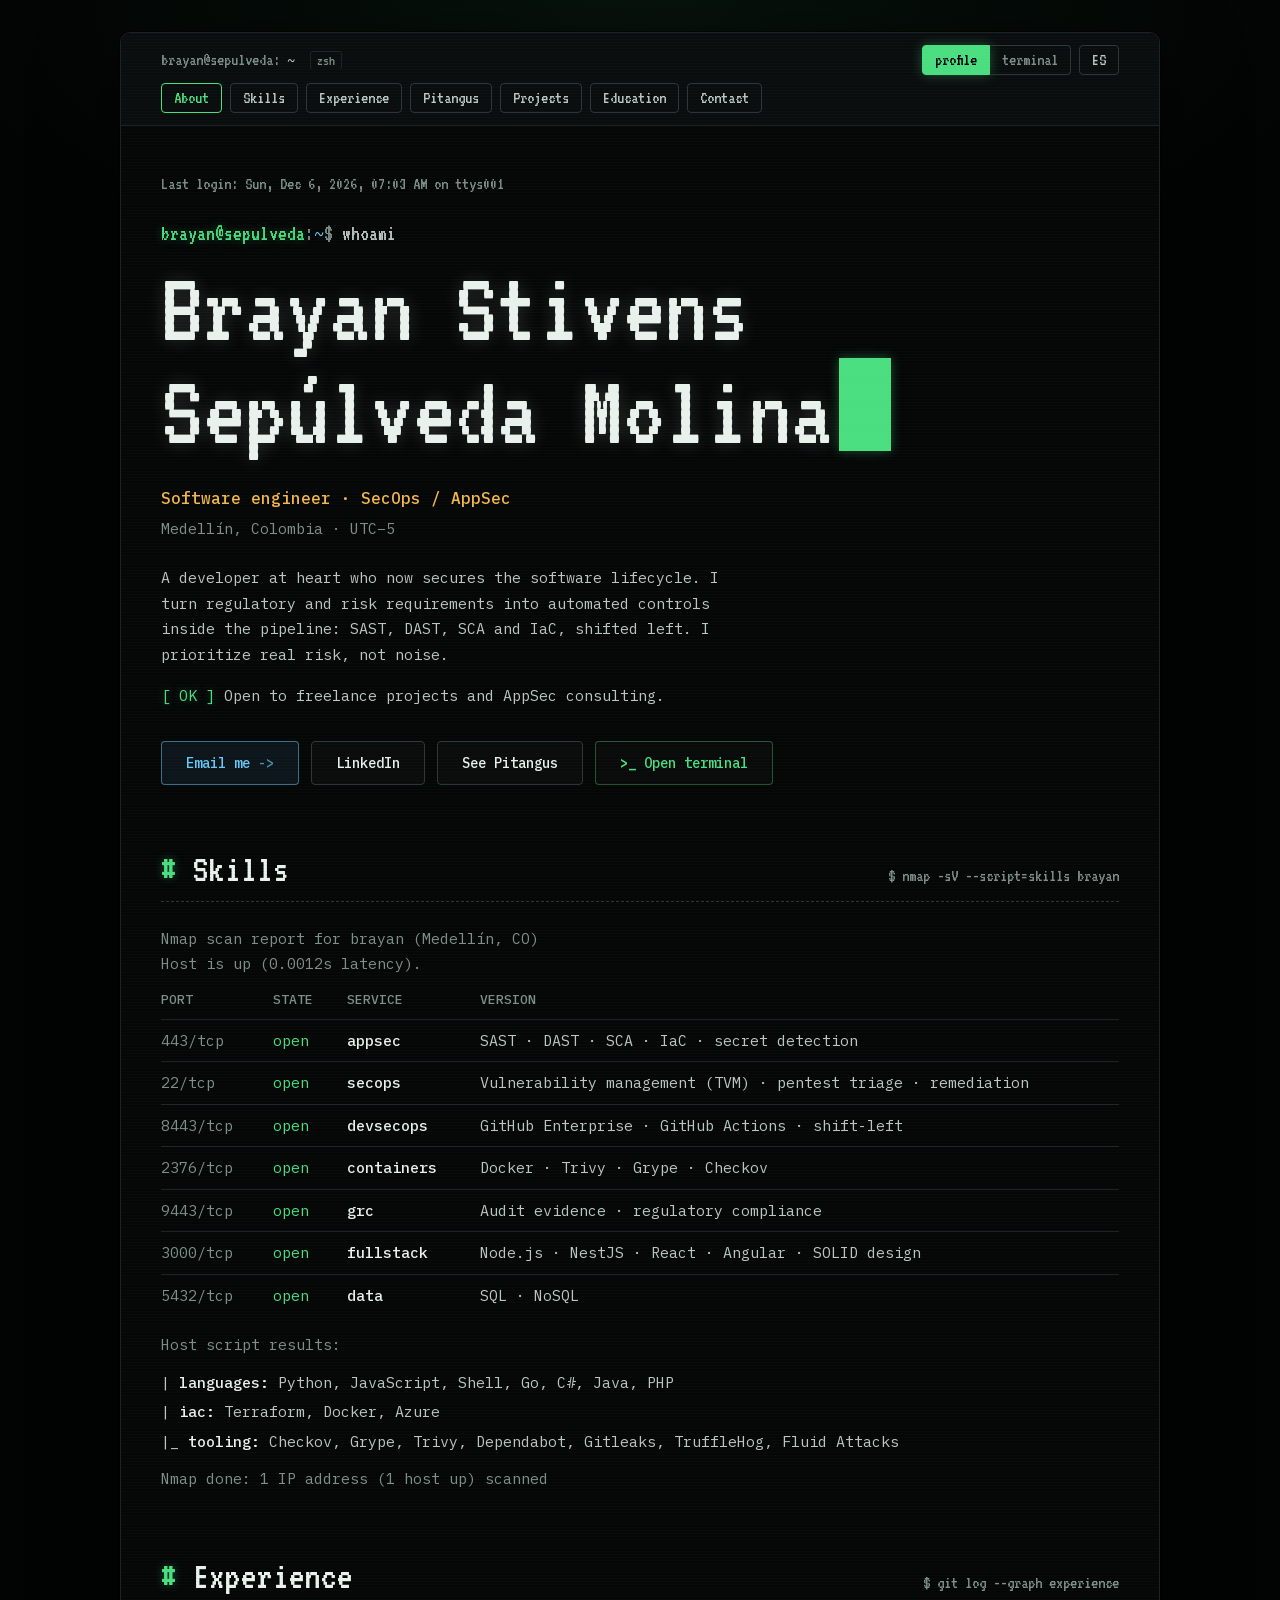
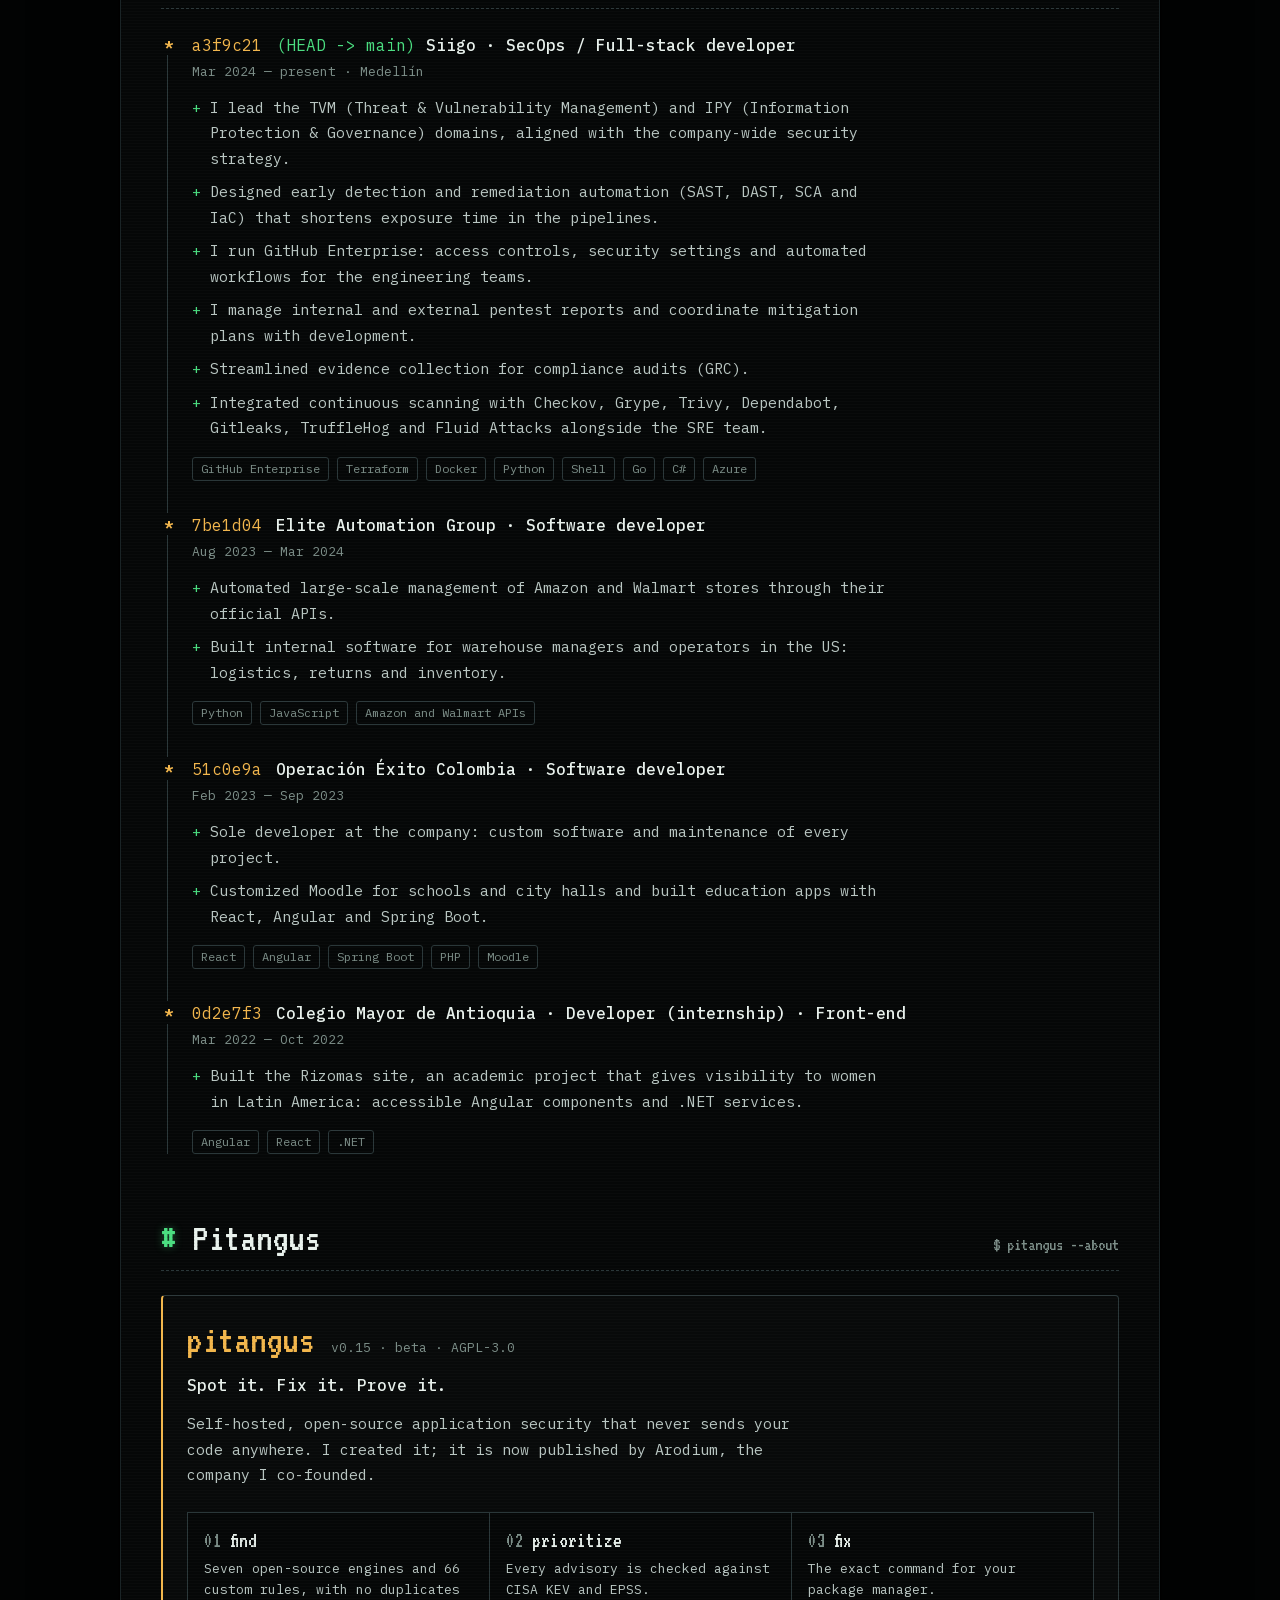
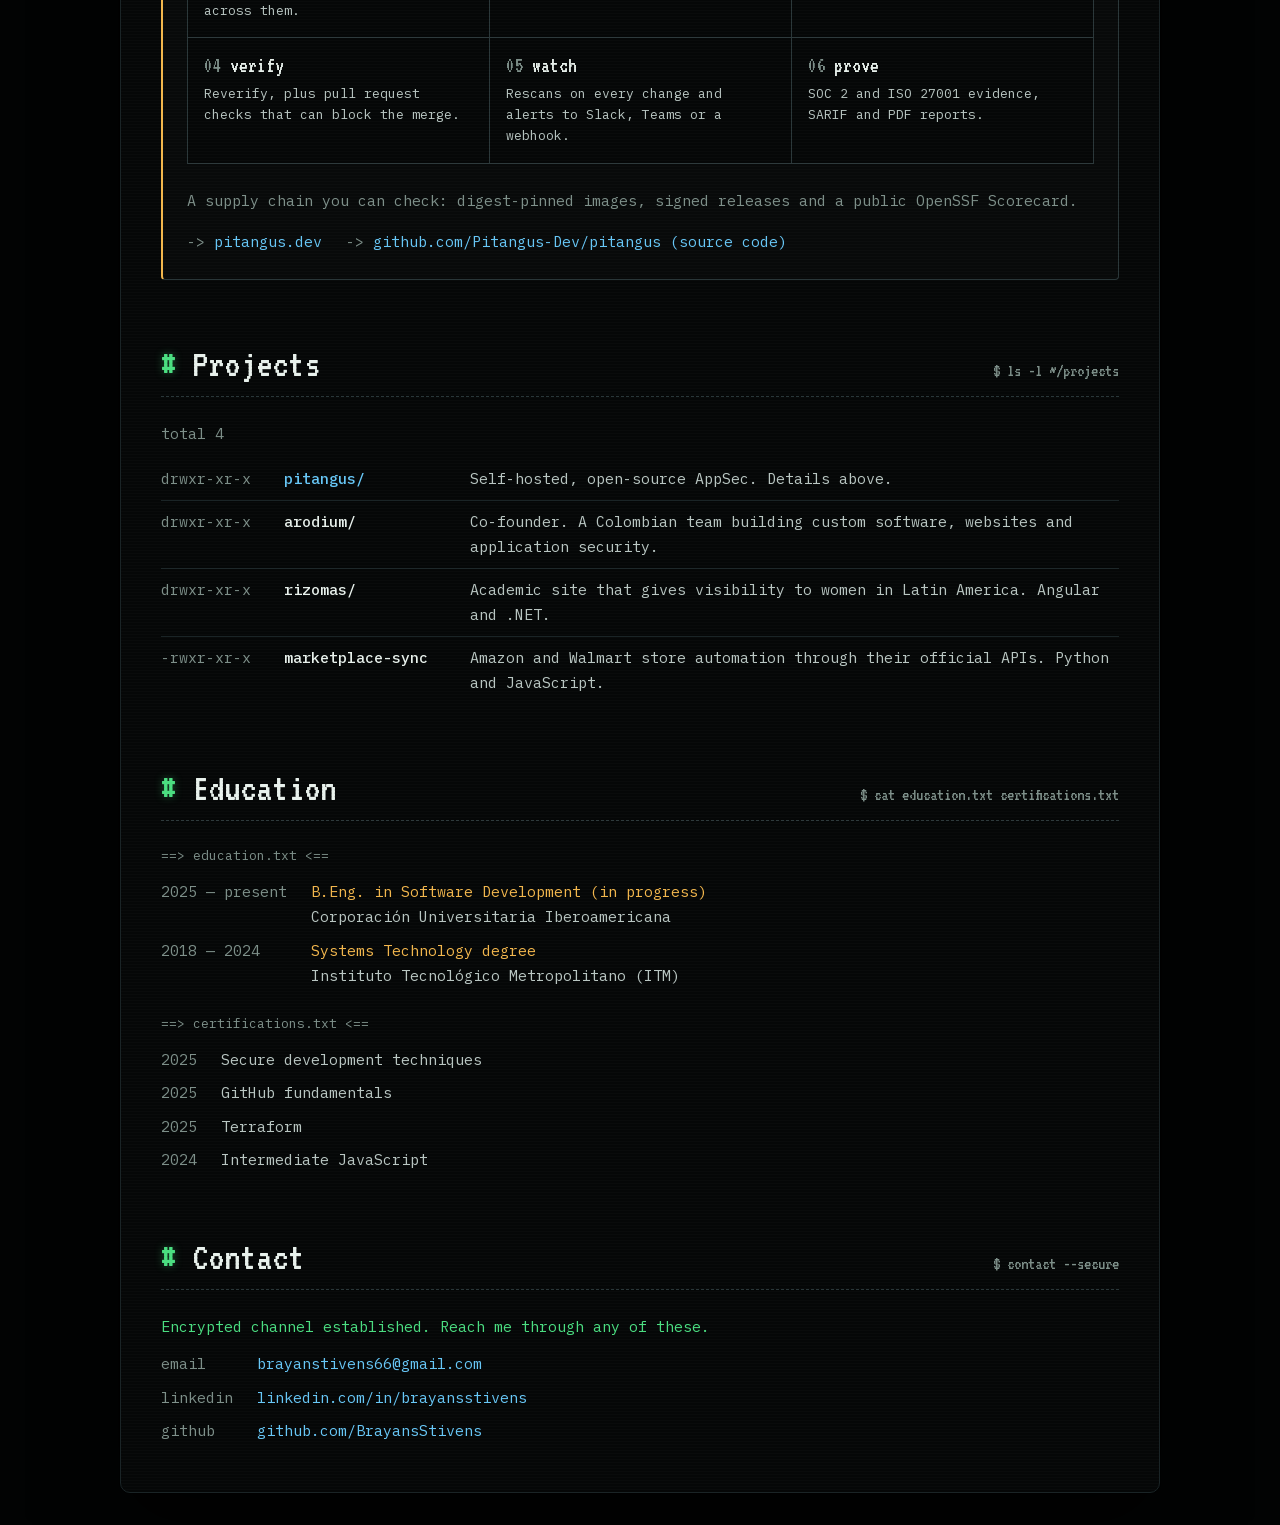
==== en/index.html @ e1f48a69 "SEO y rendimiento: prerender por idioma, fuentes propias y datos estructurados - Páginas prerenderiz" ====
<!doctype html>
<html lang="en">
<head>
<meta charset="utf-8">
<meta name="viewport" content="width=device-width, initial-scale=1">
<meta http-equiv="Content-Security-Policy" content="default-src 'self'; script-src 'self'; style-src 'self'; font-src 'self'; img-src 'self' data:; connect-src 'self'; object-src 'none'; base-uri 'none'; form-action 'none'">
<meta name="referrer" content="strict-origin-when-cross-origin">
<title>Brayan Sepúlveda · Software Engineer, AppSec &amp; SecOps</title>
<meta name="description" content="Software engineer and cybersecurity specialist in Medellín, Colombia. I automate SAST, DAST, SCA and IaC in the pipeline (DevSecOps). Creator of Pitangus.">
<meta name="author" content="Brayan Stivens Sepúlveda Molina">
<meta name="robots" content="index, follow, max-image-preview:large">
<meta name="theme-color" content="#020303">
<link rel="canonical" href="https://brayansstivens.github.io/en/">
<link rel="alternate" hreflang="es" href="https://brayansstivens.github.io/">
<link rel="alternate" hreflang="en" href="https://brayansstivens.github.io/en/">
<link rel="alternate" hreflang="x-default" href="https://brayansstivens.github.io/">
<meta property="og:type" content="profile">
<meta property="og:site_name" content="Brayan Sepúlveda">
<meta property="og:title" content="Brayan Sepúlveda · Software Engineer, AppSec &amp; SecOps">
<meta property="og:description" content="Software engineer and cybersecurity specialist in Medellín, Colombia. I automate SAST, DAST, SCA and IaC in the pipeline (DevSecOps). Creator of Pitangus.">
<meta property="og:url" content="https://brayansstivens.github.io/en/">
<meta property="og:locale" content="en_US">
<meta property="og:locale:alternate" content="es_CO">
<meta property="og:image" content="https://brayansstivens.github.io/og-en.png">
<meta property="og:image:width" content="1200">
<meta property="og:image:height" content="630">
<meta property="og:image:alt" content="Brayan Sepúlveda, software engineer and AppSec / SecOps specialist">
<meta property="profile:first_name" content="Brayan">
<meta property="profile:last_name" content="Sepúlveda">
<meta name="twitter:card" content="summary_large_image">
<meta name="twitter:title" content="Brayan Sepúlveda · Software Engineer, AppSec &amp; SecOps">
<meta name="twitter:description" content="Software engineer and cybersecurity specialist in Medellín, Colombia. I automate SAST, DAST, SCA and IaC in the pipeline (DevSecOps). Creator of Pitangus.">
<meta name="twitter:image" content="https://brayansstivens.github.io/og-en.png">
<link rel="icon" href="/favicon.svg" type="image/svg+xml">
<link rel="apple-touch-icon" href="/apple-touch-icon.png">
<link rel="preload" href="/fonts/vt323-latin.woff2" as="font" type="font/woff2" crossorigin>
<link rel="preload" href="/fonts/plex-mono-400-latin.woff2" as="font" type="font/woff2" crossorigin>
<link rel="stylesheet" href="/styles.css">
<script type="module" src="/main.js"></script>
<script type="application/ld+json">{"@context":"https://schema.org","@graph":[{"@type":"ProfilePage","@id":"https://brayansstivens.github.io/en/#page","url":"https://brayansstivens.github.io/en/","name":"Brayan Sepúlveda · Software Engineer, AppSec & SecOps","description":"Software engineer and cybersecurity specialist in Medellín, Colombia. I automate SAST, DAST, SCA and IaC in the pipeline (DevSecOps). Creator of Pitangus.","inLanguage":"en","mainEntity":{"@id":"https://brayansstivens.github.io/#person"}},{"@type":"Person","@id":"https://brayansstivens.github.io/#person","name":"Brayan Stivens Sepúlveda Molina","alternateName":"Brayan Sepúlveda","jobTitle":"Software engineer · SecOps / AppSec","description":"A developer at heart who now secures the software lifecycle. I turn regulatory and risk requirements into automated controls inside the pipeline: SAST, DAST, SCA and IaC, shifted left. I prioritize real risk, not noise.","url":"https://brayansstivens.github.io/","image":"https://brayansstivens.github.io/og-en.png","email":"mailto:brayanstivens66@gmail.com","address":{"@type":"PostalAddress","addressLocality":"Medellín","addressCountry":"CO"},"worksFor":{"@type":"Organization","name":"Siigo"},"alumniOf":[{"@type":"CollegeOrUniversity","name":"Instituto Tecnológico Metropolitano"},{"@type":"CollegeOrUniversity","name":"Corporación Universitaria Iberoamericana"}],"knowsAbout":["Application Security","DevSecOps","SecOps","SAST","DAST","SCA","Infrastructure as Code","Vulnerability Management","GRC","GitHub Enterprise","GitHub Actions","Terraform","Docker","Node.js","NestJS","React","Angular","Python"],"sameAs":["https://www.linkedin.com/in/brayansstivens","https://github.com/BrayansStivens"]},{"@type":"SoftwareSourceCode","name":"Pitangus","description":"Self-hosted, open-source application security that never sends your code anywhere.","url":"https://pitangus.dev","codeRepository":"https://github.com/Pitangus-Dev/pitangus","license":"https://www.gnu.org/licenses/agpl-3.0.html","creator":{"@id":"https://brayansstivens.github.io/#person"}}]}</script>
</head>
<body>
<!--
  recon: si estás leyendo esto, vas bien.
  Hay una flag escondida. Los buenos pentesters empiezan por lo obvio.
-->
<a class="skip" href="#profile" id="skip">Skip to content</a>

<div class="term" id="term">
  <header class="bar">
    <div class="bar-row">
      <span class="bar-title">brayan@sepulveda: <span id="barPath"><span class="tl">~</span></span> <span class="bar-shell">zsh</span></span>
      <div class="bar-actions">
        <div class="seg" role="group" id="viewGroup" aria-label="View">
          <button type="button" id="viewProfile" aria-pressed="true">profile</button>
          <button type="button" id="viewTerm" aria-pressed="false">terminal</button>
        </div>
        <a id="langBtn" class="btn" href="/" hreflang="es" lang="es">ES <span class="sr-only">Cambiar a español</span></a>
      </div>
    </div>
    <nav id="chips" class="chips" aria-label="Sections"><a class="chip" href="#s-whoami" data-k="whoami">About</a><a class="chip" href="#s-skills" data-k="skills">Skills</a><a class="chip" href="#s-experiencia" data-k="experiencia">Experience</a><a class="chip" href="#s-pitangus" data-k="pitangus">Pitangus</a><a class="chip" href="#s-proyectos" data-k="proyectos">Projects</a><a class="chip" href="#s-educacion" data-k="educacion">Education</a><a class="chip" href="#s-contacto" data-k="contacto">Contact</a></nav>
  </header>

  <main class="screen" id="profile">
    <div id="sections">
<section class="block hero" id="s-whoami" aria-label="About">
        <p class="login" id="login">Last login: Sun, Oct 18, 2026, 11:40 AM on ttys001</p>
        <div class="cmd"><span class="ps1"><span class="u">brayan@sepulveda</span><span class="p">:</span><span class="d"><span class="tl">~</span></span><span class="p">$</span></span> whoami</div>
        <h1 class="name">Brayan Stivens<br>Sepúlveda Molina<span class="cursor" aria-hidden="true"></span></h1>
      <p class="role">Software engineer · SecOps / AppSec</p>
      <p class="muted">Medellín, Colombia · UTC−5</p>
      <p class="summary">A developer at heart who now secures the software lifecycle. I turn regulatory and risk requirements into automated controls inside the pipeline: SAST, DAST, SCA and IaC, shifted left. I prioritize real risk, not noise.</p>
      <p class="status"><span class="ok">[ OK ]</span> Open to freelance projects and AppSec consulting.</p><div class="cta">
        <a class="btn-cta primary" href="mailto:brayanstivens66@gmail.com">Email me</a>
        <a class="btn-cta" href="https://www.linkedin.com/in/brayansstivens" target="_blank" rel="noopener noreferrer">LinkedIn</a>
        <a class="btn-cta" href="#s-pitangus">See Pitangus</a>
        <button type="button" class="btn-cta ghost" data-open-term>Open terminal</button>
      </div>
      </section>
<section class="block" id="s-skills" aria-labelledby="h-skills">
        <header class="sec-head">
          <h2 class="sec-title" id="h-skills">Skills</h2>
          <span class="sec-cmd" aria-hidden="true">$ nmap -sV --script=skills brayan</span>
        </header>
        <div class="output"><p class="muted">Nmap scan report for brayan (Medellín, CO)<br>Host is up (0.0012s latency).</p>
      <table class="nmap"><thead><tr><th scope="col">PORT</th><th scope="col">STATE</th><th scope="col">SERVICE</th><th scope="col">VERSION</th></tr></thead><tbody><tr><td class="port">443/tcp</td><td class="ok">open</td><td class="svc">appsec</td><td class="ver">SAST · DAST · SCA · IaC · secret detection</td></tr><tr><td class="port">22/tcp</td><td class="ok">open</td><td class="svc">secops</td><td class="ver">Vulnerability management (TVM) · pentest triage · remediation</td></tr><tr><td class="port">8443/tcp</td><td class="ok">open</td><td class="svc">devsecops</td><td class="ver">GitHub Enterprise · GitHub Actions · shift-left</td></tr><tr><td class="port">2376/tcp</td><td class="ok">open</td><td class="svc">containers</td><td class="ver">Docker · Trivy · Grype · Checkov</td></tr><tr><td class="port">9443/tcp</td><td class="ok">open</td><td class="svc">grc</td><td class="ver">Audit evidence · regulatory compliance</td></tr><tr><td class="port">3000/tcp</td><td class="ok">open</td><td class="svc">fullstack</td><td class="ver">Node.js · NestJS · React · Angular · SOLID design</td></tr><tr><td class="port">5432/tcp</td><td class="ok">open</td><td class="svc">data</td><td class="ver">SQL · NoSQL</td></tr></tbody></table>
      <p class="muted">Host script results:</p>
      <ul class="script"><li>|  <b>languages:</b> Python, JavaScript, Shell, Go, C#, Java, PHP</li><li>|  <b>iac:</b> Terraform, Docker, Azure</li><li>|_ <b>tooling:</b> Checkov, Grype, Trivy, Dependabot, Gitleaks, TruffleHog, Fluid Attacks</li></ul>
      <p class="muted">Nmap done: 1 IP address (1 host up) scanned</p></div>
      </section>
<section class="block" id="s-experiencia" aria-labelledby="h-experiencia">
        <header class="sec-head">
          <h2 class="sec-title" id="h-experiencia">Experience</h2>
          <span class="sec-cmd" aria-hidden="true">$ git log --graph experience</span>
        </header>
        <div class="output"><ol class="gitlog"><li>
  <div class="commit"><span class="hash">a3f9c21</span> <span class="ref">(HEAD -&gt; main)</span> Siigo · SecOps / Full-stack developer</div>
  <div class="meta">Mar 2024 — present · Medellín</div>
  <ul class="bullets"><li>I lead the TVM (Threat &amp; Vulnerability Management) and IPY (Information Protection &amp; Governance) domains, aligned with the company-wide security strategy.</li><li>Designed early detection and remediation automation (SAST, DAST, SCA and IaC) that shortens exposure time in the pipelines.</li><li>I run GitHub Enterprise: access controls, security settings and automated workflows for the engineering teams.</li><li>I manage internal and external pentest reports and coordinate mitigation plans with development.</li><li>Streamlined evidence collection for compliance audits (GRC).</li><li>Integrated continuous scanning with Checkov, Grype, Trivy, Dependabot, Gitleaks, TruffleHog and Fluid Attacks alongside the SRE team.</li></ul>
  <ul class="tags"><li>GitHub Enterprise</li><li>Terraform</li><li>Docker</li><li>Python</li><li>Shell</li><li>Go</li><li>C#</li><li>Azure</li></ul></li><li>
  <div class="commit"><span class="hash">7be1d04</span> Elite Automation Group · Software developer</div>
  <div class="meta">Aug 2023 — Mar 2024</div>
  <ul class="bullets"><li>Automated large-scale management of Amazon and Walmart stores through their official APIs.</li><li>Built internal software for warehouse managers and operators in the US: logistics, returns and inventory.</li></ul>
  <ul class="tags"><li>Python</li><li>JavaScript</li><li>Amazon and Walmart APIs</li></ul></li><li>
  <div class="commit"><span class="hash">51c0e9a</span> Operación Éxito Colombia · Software developer</div>
  <div class="meta">Feb 2023 — Sep 2023</div>
  <ul class="bullets"><li>Sole developer at the company: custom software and maintenance of every project.</li><li>Customized Moodle for schools and city halls and built education apps with React, Angular and Spring Boot.</li></ul>
  <ul class="tags"><li>React</li><li>Angular</li><li>Spring Boot</li><li>PHP</li><li>Moodle</li></ul></li><li>
  <div class="commit"><span class="hash">0d2e7f3</span> Colegio Mayor de Antioquia · Developer (internship) · Front-end</div>
  <div class="meta">Mar 2022 — Oct 2022</div>
  <ul class="bullets"><li>Built the Rizomas site, an academic project that gives visibility to women in Latin America: accessible Angular components and .NET services.</li></ul>
  <ul class="tags"><li>Angular</li><li>React</li><li>.NET</li></ul></li></ol></div>
      </section>
<section class="block" id="s-pitangus" aria-labelledby="h-pitangus">
        <header class="sec-head">
          <h2 class="sec-title" id="h-pitangus">Pitangus</h2>
          <span class="sec-cmd" aria-hidden="true">$ pitangus --about</span>
        </header>
        <div class="output"><article class="card">
        <div class="card-head"><span class="pname">pitangus</span><span class="muted">v0.15 · beta · AGPL-3.0</span></div>
        <p class="tagline">Spot it. Fix it. Prove it.</p>
        <p class="lead">Self-hosted, open-source application security that never sends your code anywhere. I created it; it is now published by Arodium, the company I co-founded.</p>
        <ol class="pipeline"><li><span class="step"><span class="n">01</span>find</span><p>Seven open-source engines and 66 custom rules, with no duplicates across them.</p></li><li><span class="step"><span class="n">02</span>prioritize</span><p>Every advisory is checked against CISA KEV and EPSS.</p></li><li><span class="step"><span class="n">03</span>fix</span><p>The exact command for your package manager.</p></li><li><span class="step"><span class="n">04</span>verify</span><p>Reverify, plus pull request checks that can block the merge.</p></li><li><span class="step"><span class="n">05</span>watch</span><p>Rescans on every change and alerts to Slack, Teams or a webhook.</p></li><li><span class="step"><span class="n">06</span>prove</span><p>SOC 2 and ISO 27001 evidence, SARIF and PDF reports.</p></li></ol>
        <p class="muted">A supply chain you can check: digest-pinned images, signed releases and a public OpenSSF Scorecard.</p>
        <p class="links"><a href="https://pitangus.dev" target="_blank" rel="noopener noreferrer">pitangus.dev</a><a href="https://github.com/Pitangus-Dev/pitangus" target="_blank" rel="noopener noreferrer">github.com/Pitangus-Dev/pitangus (source code)</a></p>
      </article></div>
      </section>
<section class="block" id="s-proyectos" aria-labelledby="h-proyectos">
        <header class="sec-head">
          <h2 class="sec-title" id="h-proyectos">Projects</h2>
          <span class="sec-cmd" aria-hidden="true">$ ls -l ~/projects</span>
        </header>
        <div class="output"><p class="muted">total 4</p><ul class="ls">
      <li><span class="perm">drwxr-xr-x</span><span class="fname"><a href="#s-pitangus">pitangus/</a></span><span class="desc">Self-hosted, open-source AppSec. Details above.</span></li>
      <li><span class="perm">drwxr-xr-x</span><span class="fname">arodium/</span><span class="desc">Co-founder. A Colombian team building custom software, websites and application security.</span></li>
      <li><span class="perm">drwxr-xr-x</span><span class="fname">rizomas/</span><span class="desc">Academic site that gives visibility to women in Latin America. Angular and .NET.</span></li>
      <li><span class="perm">-rwxr-xr-x</span><span class="fname">marketplace-sync</span><span class="desc">Amazon and Walmart store automation through their official APIs. Python and JavaScript.</span></li></ul></div>
      </section>
<section class="block" id="s-educacion" aria-labelledby="h-educacion">
        <header class="sec-head">
          <h2 class="sec-title" id="h-educacion">Education</h2>
          <span class="sec-cmd" aria-hidden="true">$ cat education.txt certifications.txt</span>
        </header>
        <div class="output"><p class="file">==&gt; education.txt &lt;==</p><dl class="kv"><dt>2025 — present</dt><dd><span class="hl">B.Eng. in Software Development (in progress)</span><br>Corporación Universitaria Iberoamericana</dd><dt>2018 — 2024</dt><dd><span class="hl">Systems Technology degree</span><br>Instituto Tecnológico Metropolitano (ITM)</dd></dl><p class="file">==&gt; certifications.txt &lt;==</p><dl class="kv"><dt>2025</dt><dd>Secure development techniques</dd><dt>2025</dt><dd>GitHub fundamentals</dd><dt>2025</dt><dd>Terraform</dd><dt>2024</dt><dd>Intermediate JavaScript</dd></dl></div>
      </section>
<section class="block" id="s-contacto" aria-labelledby="h-contacto">
        <header class="sec-head">
          <h2 class="sec-title" id="h-contacto">Contact</h2>
          <span class="sec-cmd" aria-hidden="true">$ contact --secure</span>
        </header>
        <div class="output"><p class="ok">Encrypted channel established. Reach me through any of these.</p>
      <dl class="kv">
        <dt>email</dt><dd><a href="mailto:brayanstivens66@gmail.com">brayanstivens66@gmail.com</a></dd>
        <dt>linkedin</dt><dd><a href="https://www.linkedin.com/in/brayansstivens" target="_blank" rel="noopener noreferrer">linkedin.com/in/brayansstivens</a></dd>
        <dt>github</dt><dd><a href="https://github.com/BrayansStivens" target="_blank" rel="noopener noreferrer">github.com/BrayansStivens</a></dd>
      </dl></div>
      </section>
    </div>
  </main>

  <section class="console" id="console" aria-label="Terminal" hidden>
    <div class="console-scroll" id="consoleScroll">
      <div class="out" id="out" aria-live="polite"></div>
      <form id="promptForm" class="prompt-line" autocomplete="off">
        <label for="prompt" class="ps1" id="ps1"></label>
        <input id="prompt" name="prompt" type="text" autocapitalize="off" autocorrect="off" spellcheck="false" enterkeyhint="go" placeholder="type help">
      </form>
    </div>
    <div class="suggest" id="suggest"></div>
  </section>
</div>
</body>
</html>
---- styles.css ----
/* Paleta: un significado por color.
   verde = prompt / estado OK, cian = enlaces y acciones,
   ámbar = resaltado, rojo = solo errores. Solo modo oscuro. */
/* Fuentes autoalojadas (OFL), solo subconjunto latino */
@font-face { font-family: "IBM Plex Mono"; font-style: normal; font-weight: 400; font-display: swap; src: url("/fonts/plex-mono-400-latin.woff2") format("woff2"); }
@font-face { font-family: "IBM Plex Mono"; font-style: normal; font-weight: 500; font-display: swap; src: url("/fonts/plex-mono-500-latin.woff2") format("woff2"); }
@font-face { font-family: "IBM Plex Mono"; font-style: normal; font-weight: 600; font-display: swap; src: url("/fonts/plex-mono-600-latin.woff2") format("woff2"); }
@font-face { font-family: "VT323"; font-style: normal; font-weight: 400; font-display: swap; src: url("/fonts/vt323-latin.woff2") format("woff2"); }
/* Respaldo con el mismo ancho que la fuente real: al llegar la fuente no se mueve nada */
@font-face { font-family: "Plex Fallback"; src: local("Menlo"), local("Consolas"), local("Courier New"); size-adjust: 99.7%; }
@font-face { font-family: "VT323 Fallback"; src: local("Menlo"), local("Consolas"), local("Courier New"); size-adjust: 66.4%; }

:root {
  --bg: #020303;
  --panel: #050707;
  --bar: #0a0d0e;
  --line: #1a2426;
  --line-strong: #2a3739;
  --text: #b9c6c2;
  --strong: #e8f1ec;
  --muted: #7d8f89;          /* 5,8:1 sobre el panel: pasa AA en texto pequeño */
  --green: #4ade80;
  --glow: rgba(74, 222, 128, 0.35);
  --cyan: #67c7f7;
  --cyan-soft: rgba(103, 199, 247, 0.08);
  --amber: #f2b64c;
  --red: #f47272;
  --sel: rgba(74, 222, 128, 0.25);

  /* Tipografía: Plex para leer; VT323 solo para lo que es «de terminal»
     (prompt, títulos, nombre). VT323 se ve un 30 % más pequeña al mismo
     tamaño, por eso su escala va aparte. */
  --mono: "IBM Plex Mono", "Plex Fallback", ui-monospace, monospace;
  --vt: "VT323", "VT323 Fallback", ui-monospace, monospace;
  --fs-xs: 12px;
  --fs-sm: 13px;
  --fs-base: 15px;
  --lh: 1.7;
  --vt-sm: 18px;   /* barra, menú, selector */
  --vt-md: 22px;   /* líneas de comando, títulos pequeños */
  --vt-lg: 40px;   /* títulos de sección */
  --vt-xl: clamp(56px, 10vw, 104px);

  /* Espaciado en múltiplos de 4 */
  --s-1: 4px;
  --s-2: 8px;
  --s-3: 12px;
  --s-4: 16px;
  --s-5: 24px;
  --s-6: 32px;
  --s-7: 48px;
  --s-8: 64px;

  --gutter: 40px;
  --radius: 4px;
  --control-h: 30px;
  --cta-h: 44px;
  --bar-h: 96px;
  color-scheme: dark;
}

* { box-sizing: border-box; }
[hidden] { display: none !important; }
.sr-only { position: absolute; width: 1px; height: 1px; margin: -1px; padding: 0; overflow: hidden; clip: rect(0 0 0 0); white-space: nowrap; border: 0; }

html { -webkit-text-size-adjust: 100%; }

body {
  margin: 0;
  min-height: 100vh;
  padding-bottom: var(--s-6);
  background:
    radial-gradient(ellipse 80% 50% at 50% 0%, rgba(74, 222, 128, 0.07), transparent 70%),
    var(--bg);
  background-attachment: fixed;
  color: var(--text);
  font: var(--fs-base)/var(--lh) var(--mono);
}

::selection { background: var(--sel); color: var(--strong); }

a { color: var(--cyan); text-decoration: none; }
a:hover { text-decoration: underline; text-underline-offset: 3px; }
:focus-visible { outline: 2px solid var(--cyan); outline-offset: 2px; border-radius: 2px; }

p { margin: 0 0 var(--s-3); }

.skip {
  position: absolute;
  left: var(--s-2);
  top: -48px;
  padding: var(--s-2) var(--s-3);
  background: var(--panel);
  border: 1px solid var(--line);
  z-index: 30;
}
.skip:focus { top: var(--s-2); }

/* ---------- Ventana ---------- */
.term {
  position: relative;
  max-width: 1040px;
  margin: var(--s-6) auto 0;
  background: var(--panel);
  border: 1px solid var(--line);
  border-radius: 10px;
  overflow: clip;
  box-shadow: 0 0 0 1px rgba(0, 0, 0, 0.6), 0 30px 80px rgba(0, 0, 0, 0.7);
}

/* Líneas de barrido tipo monitor CRT, muy tenues */
.term::after {
  content: "";
  position: absolute;
  inset: 0;
  pointer-events: none;
  z-index: 8;
  background: repeating-linear-gradient(to bottom, rgba(255, 255, 255, 0.02) 0 1px, transparent 1px 3px);
}

.bar {
  position: sticky;
  top: 0;
  z-index: 5;
  background: var(--bar);
  border-bottom: 1px solid var(--line);
}

.bar-row {
  display: flex;
  align-items: center;
  justify-content: space-between;
  gap: var(--s-3);
  padding: var(--s-3) var(--gutter) var(--s-2);
}

.bar-title {
  font-family: var(--vt);
  font-size: var(--vt-sm);
  line-height: 1;
  color: var(--muted);
  white-space: nowrap;
  overflow: hidden;
  text-overflow: ellipsis;
}
#barPath { color: var(--text); }
.bar-shell { margin-left: var(--s-2); padding: 1px 6px; border: 1px solid var(--line); border-radius: 3px; font-size: 15px; }

.bar-actions { display: flex; align-items: center; gap: var(--s-2); flex-shrink: 0; }

/* Controles pequeños: menú de secciones, idioma, sugerencias */
.btn, .chip, .seg button {
  display: inline-flex;
  align-items: center;
  height: var(--control-h);
  padding: 0 var(--s-3);
  font-family: var(--vt);
  font-size: var(--vt-sm);
  line-height: 1;
  color: var(--text);
  background: transparent;
  border: 1px solid var(--line-strong);
  border-radius: var(--radius);
  cursor: pointer;
  text-decoration: none;
  white-space: nowrap;
}
.btn:hover, .chip:hover { border-color: var(--cyan); color: var(--cyan); text-decoration: none; }
.chip.active { border-color: var(--green); color: var(--green); }

.seg { display: inline-flex; }
.seg button { color: var(--muted); border-radius: 0; }
.seg button:first-child { border-radius: var(--radius) 0 0 var(--radius); }
.seg button:last-child { border-radius: 0 var(--radius) var(--radius) 0; border-left: 0; }
.seg button:hover { color: var(--cyan); }
.seg button[aria-pressed="true"] { color: var(--bg); background: var(--green); border-color: var(--green); box-shadow: 0 0 12px var(--glow); }

.chips {
  display: flex;
  flex-wrap: wrap;
  gap: var(--s-2);
  padding: 0 var(--gutter) var(--s-3);
}

/* ---------- Elementos de terminal compartidos ---------- */
.cmd {
  margin: 0 0 var(--s-4);
  font-family: var(--vt);
  font-size: var(--vt-md);
  font-weight: 400;
  line-height: 1.2;
  color: var(--strong);
  overflow-wrap: anywhere;
}

.ps1 { color: var(--green); white-space: nowrap; text-shadow: 0 0 8px var(--glow); }
.ps1 .p { color: var(--muted); text-shadow: none; }
.ps1 .d { color: var(--cyan); text-shadow: none; }
.tl { font-family: var(--mono); font-size: 0.78em; }

.cursor {
  display: inline-block;
  width: 0.5em;
  height: 0.9em;
  margin-left: 6px;
  vertical-align: -0.08em;
  background: var(--green);
  box-shadow: 0 0 10px var(--glow);
  animation: blink 1.1s steps(1) infinite;
}
@keyframes blink { 50% { opacity: 0; } }

.muted { color: var(--muted); }
.ok { color: var(--green); }
.hl { color: var(--amber); }
.err { color: var(--red); }
.strong { color: var(--strong); }

/* ---------- Vista de perfil ---------- */
.screen { padding: var(--s-7) var(--gutter) var(--s-7); }

.block { margin: 0 0 var(--s-8); scroll-margin-top: calc(var(--bar-h) + var(--s-4)); }
.block:last-child { margin-bottom: 0; }

.login { margin: 0 0 var(--s-5); font-family: var(--vt); font-size: var(--vt-sm); line-height: 1.2; color: var(--muted); }

.hero .cmd { color: var(--text); }
.name {
  margin: 0 0 var(--s-5);
  font-family: var(--vt);
  font-size: var(--vt-xl);
  line-height: 0.92;
  font-weight: 400;
  color: var(--strong);
  text-shadow: 0 0 18px rgba(232, 241, 236, 0.18);
}
.role { margin: 0 0 var(--s-1); font-size: 16px; font-weight: 500; color: var(--amber); }
.summary { max-width: 64ch; margin: var(--s-5) 0 0; }
.status { margin: var(--s-4) 0 0; }
.status .ok { text-shadow: 0 0 8px var(--glow); }

/* Botones de acción: texto legible (Plex), una sola acción destacada */
.cta { display: flex; flex-wrap: wrap; gap: var(--s-3); margin-top: var(--s-6); }
.btn-cta {
  display: inline-flex;
  align-items: center;
  justify-content: center;
  gap: var(--s-2);
  height: var(--cta-h);
  padding: 0 var(--s-5);
  font: 500 14px/1 var(--mono);
  white-space: nowrap;
  color: var(--strong);
  background: rgba(255, 255, 255, 0.02);
  border: 1px solid var(--line-strong);
  border-radius: var(--radius);
  cursor: pointer;
  transition: border-color 0.15s, background 0.15s, color 0.15s;
}
.btn-cta:hover { text-decoration: none; border-color: var(--cyan); color: var(--cyan); }
.btn-cta.primary { color: var(--cyan); background: var(--cyan-soft); border-color: rgba(103, 199, 247, 0.5); }
.btn-cta.primary::after { content: "->"; opacity: 0.7; }
.btn-cta.primary:hover { background: rgba(103, 199, 247, 0.16); border-color: var(--cyan); }
.btn-cta.ghost { color: var(--green); border-color: rgba(74, 222, 128, 0.35); }
.btn-cta.ghost::before { content: ">_"; font-weight: 600; }
.btn-cta.ghost:hover { color: var(--green); border-color: var(--green); background: rgba(74, 222, 128, 0.06); }

/* Cabecera de sección */
.sec-head {
  display: flex;
  flex-wrap: wrap;
  align-items: baseline;
  justify-content: space-between;
  gap: var(--s-1) var(--s-5);
  padding-bottom: var(--s-3);
  margin-bottom: var(--s-5);
  border-bottom: 1px dashed var(--line-strong);
}
.sec-title {
  margin: 0;
  font-family: var(--vt);
  font-weight: 400;
  font-size: var(--vt-lg);
  line-height: 1;
  color: var(--strong);
}
.sec-title::before { content: "# "; color: var(--green); text-shadow: 0 0 8px var(--glow); }
.sec-cmd { font-family: var(--vt); font-size: var(--vt-sm); line-height: 1.2; color: var(--muted); }

/* nmap */
.nmap { width: 100%; border-collapse: collapse; margin: var(--s-2) 0 var(--s-4); }
.nmap th { text-align: left; font-size: var(--fs-sm); font-weight: 500; color: var(--muted); padding: 0 var(--s-5) var(--s-2) 0; border-bottom: 1px solid var(--line); }
.nmap td { padding: var(--s-2) var(--s-5) var(--s-2) 0; vertical-align: top; border-bottom: 1px solid var(--line); }
.nmap tr:last-child td { border-bottom: 0; }
.nmap td:last-child, .nmap th:last-child { padding-right: 0; }
.nmap .port { white-space: nowrap; color: var(--muted); }
.nmap .svc { color: var(--strong); font-weight: 500; white-space: nowrap; }
.script { list-style: none; margin: 0 0 var(--s-3); padding: 0; }
.script li { padding-left: 2ch; text-indent: -2ch; margin-bottom: var(--s-1); }
.script b { color: var(--strong); font-weight: 500; }

/* git log */
.gitlog { list-style: none; margin: 0; padding: 0; }
.gitlog > li {
  position: relative;
  padding: 0 0 var(--s-6) var(--s-5);
  border-left: 1px solid var(--line-strong);
  margin-left: 6px;
}
.gitlog > li:last-child { padding-bottom: 0; }
.gitlog > li::before {
  content: "*";
  position: absolute;
  left: -6px;
  top: 0;
  width: 12px;
  line-height: 1.5;
  text-align: center;
  background: var(--panel);
  color: var(--amber);
  font-weight: 600;
}
.commit { color: var(--strong); font-size: 16px; font-weight: 500; line-height: 1.5; }
.hash { color: var(--amber); font-weight: 400; margin-right: var(--s-1); }
.ref { color: var(--green); font-weight: 400; }
.meta { margin: var(--s-1) 0 var(--s-3); font-size: var(--fs-sm); color: var(--muted); }
.bullets { margin: 0 0 var(--s-4); padding-left: 2ch; list-style: none; }
.bullets li { position: relative; margin-bottom: var(--s-2); max-width: 76ch; }
.bullets li::before { content: "+"; position: absolute; left: -2ch; color: var(--green); }

.tags { display: flex; flex-wrap: wrap; gap: var(--s-2); margin: 0; padding: 0; list-style: none; }
.tags li { padding: 2px var(--s-2); font-size: var(--fs-xs); line-height: 1.5; color: var(--muted); border: 1px solid var(--line-strong); border-radius: 3px; }

/* pitangus */
.card {
  padding: var(--s-5);
  border: 1px solid var(--line-strong);
  border-left: 2px solid var(--amber);
  border-radius: var(--radius);
  background: rgba(255, 255, 255, 0.012);
}
.card-head { display: flex; flex-wrap: wrap; align-items: baseline; gap: var(--s-1) var(--s-4); margin-bottom: var(--s-3); }
.pname { font-family: var(--vt); font-size: var(--vt-lg); line-height: 1; color: var(--amber); }
.card-head .muted { font-size: var(--fs-sm); }
.tagline { margin-bottom: var(--s-3); font-size: 16px; font-weight: 500; color: var(--strong); }
.lead { max-width: 68ch; }

.pipeline {
  list-style: none;
  margin: var(--s-5) 0;
  padding: 0;
  display: grid;
  grid-template-columns: repeat(3, minmax(0, 1fr));
  gap: 1px;
  background: var(--line-strong);
  border: 1px solid var(--line-strong);
}
.pipeline li { background: var(--panel); padding: var(--s-4); }
.step { display: block; margin-bottom: var(--s-2); font-family: var(--vt); font-size: var(--vt-md); line-height: 1; color: var(--strong); }
.step .n { color: var(--muted); margin-right: var(--s-2); }
.pipeline p { margin: 0; font-size: var(--fs-sm); line-height: 1.6; }

.links { display: flex; flex-wrap: wrap; gap: var(--s-2) var(--s-5); margin: var(--s-4) 0 0; }
.links a::before { content: "-> "; color: var(--muted); }

/* ls -l */
.ls { list-style: none; margin: 0; padding: 0; }
.ls li {
  display: grid;
  grid-template-columns: 11ch minmax(18ch, max-content) 1fr;
  gap: 0 var(--s-5);
  padding: var(--s-2) 0;
  border-bottom: 1px solid var(--line);
}
.ls li:last-child { border-bottom: 0; }
.ls .perm { color: var(--muted); }
.ls .fname { color: var(--strong); font-weight: 500; }

/* educación y contacto */
.kv { display: grid; grid-template-columns: max-content 1fr; gap: var(--s-2) var(--s-5); margin: 0 0 var(--s-5); }
.kv:last-child { margin-bottom: 0; }
.kv dt { color: var(--muted); }
.kv dd { margin: 0; }
.file { margin: var(--s-5) 0 var(--s-3); font-size: var(--fs-sm); color: var(--muted); }
.file:first-child { margin-top: 0; }

/* ---------- Vista de terminal: ocupa la ventana y tiene su propio scroll ---------- */
.term.is-term {
  display: flex;
  flex-direction: column;
  height: calc(100vh - var(--s-8));
  height: calc(100dvh - var(--s-8));
}
.console { flex: 1; display: flex; flex-direction: column; min-height: 0; }
.console-scroll {
  flex: 1;
  min-height: 0;
  overflow-y: auto;
  padding: var(--s-5) var(--gutter) var(--s-4);
  overscroll-behavior: contain;
  cursor: text;
}
.suggest {
  display: flex;
  flex-wrap: wrap;
  gap: var(--s-2);
  padding: var(--s-3) var(--gutter);
  border-top: 1px solid var(--line);
  background: var(--bar);
}
.suggest .chip { color: var(--muted); }
.suggest .chip:hover { color: var(--cyan); }

.out .entry { margin-bottom: var(--s-5); }
.out .cmd { margin: 0 0 var(--s-2); }
.out .output p { margin-bottom: var(--s-2); }
/* Listado tipo ls: elementos en línea, sin flex (los botones se estiraban) */
.out .grid > * { display: inline-block; vertical-align: top; margin: 0 var(--s-6) var(--s-1) 0; }
.out .fs {
  white-space: nowrap;
  line-height: inherit;
  padding: 0;
  font: inherit;
  color: var(--text);
  background: none;
  border: 0;
  cursor: pointer;
}
.out .fs:hover { text-decoration: underline; text-underline-offset: 3px; }
.out .fs.dir { color: var(--cyan); }
.out .fs.lnk { color: var(--amber); }
.out .help { display: grid; grid-template-columns: max-content 1fr; gap: var(--s-1) var(--s-6); margin: 0; }
.out .help dt { color: var(--strong); }
.out .help dd { margin: 0; color: var(--muted); }
.out .name { font-size: clamp(44px, 8vw, 80px); }
.welcome .banner {
  margin: var(--s-3) 0 var(--s-4);
  font-family: var(--vt);
  font-size: clamp(44px, 8vw, 72px);
  line-height: 1;
  color: var(--green);
  text-shadow: 0 0 16px var(--glow);
}

.prompt-line { display: flex; align-items: baseline; gap: var(--s-3); font-family: var(--vt); font-size: var(--vt-md); line-height: 1.2; }
.prompt-line input {
  flex: 1;
  min-width: 0;
  font: inherit;
  color: var(--strong);
  background: transparent;
  border: 0;
  padding: 0;
  outline: none;
  caret-color: var(--green);
}
.prompt-line input::placeholder { color: var(--muted); opacity: 0.8; }

.noscript h1 { font-family: var(--vt); font-size: 48px; font-weight: 400; color: var(--strong); }

/* ---------- Responsivo ---------- */
@media (max-width: 760px) {
  :root {
    --gutter: 16px;
    --fs-base: 14px;
    --vt-lg: 34px;
    --control-h: 36px;   /* objetivo táctil cómodo */
    --bar-h: 108px;
  }
  .term { margin: 0; border-radius: 0; border-left: 0; border-right: 0; border-top: 0; }
  /* En móvil el menú va en una sola fila desplazable dentro de la barra */
  .chips, .suggest { flex-wrap: nowrap; overflow-x: auto; scrollbar-width: none; }
  .chips::-webkit-scrollbar, .suggest::-webkit-scrollbar { display: none; }
  .chip { flex-shrink: 0; }
  .screen { padding: var(--s-6) var(--gutter) var(--s-7); }
  .block { margin-bottom: var(--s-7); }
  .pipeline { grid-template-columns: repeat(2, minmax(0, 1fr)); }
  .ls li { grid-template-columns: 1fr; gap: var(--s-1); }
  .ls .perm { display: none; }
  .term.is-term { height: 100vh; height: 100dvh; }
  body:has(.term.is-term) { padding-bottom: 0; }
  .seg button { padding: 0 var(--s-2); }
}

@media (max-width: 520px) {
  .name .cursor { display: none; }
  .ps1 .u { display: none; }
  .bar-shell { display: none; }
  .card { padding: var(--s-4); }
  .pipeline { grid-template-columns: 1fr; }
  .cta { display: grid; grid-template-columns: 1fr 1fr; }
  .btn-cta { padding: 0 var(--s-2); font-size: 13px; }
  .nmap thead { display: none; }
  .nmap tr { display: grid; grid-template-columns: max-content max-content 1fr; gap: 0 var(--s-3); padding: var(--s-3) 0; border-bottom: 1px solid var(--line); }
  .nmap tr:last-child { border-bottom: 0; }
  .nmap td { padding: 0; border: 0; }
  .nmap td.ver { grid-column: 1 / -1; margin-top: var(--s-1); }
  .kv, .out .help { grid-template-columns: 1fr; gap: 0; }
  .kv dd { margin-bottom: var(--s-3); }
  .out .help dd { margin-bottom: var(--s-2); }
}

@media (prefers-reduced-motion: reduce) {
  .cursor { animation: none; }
  .btn-cta { transition: none; }
}
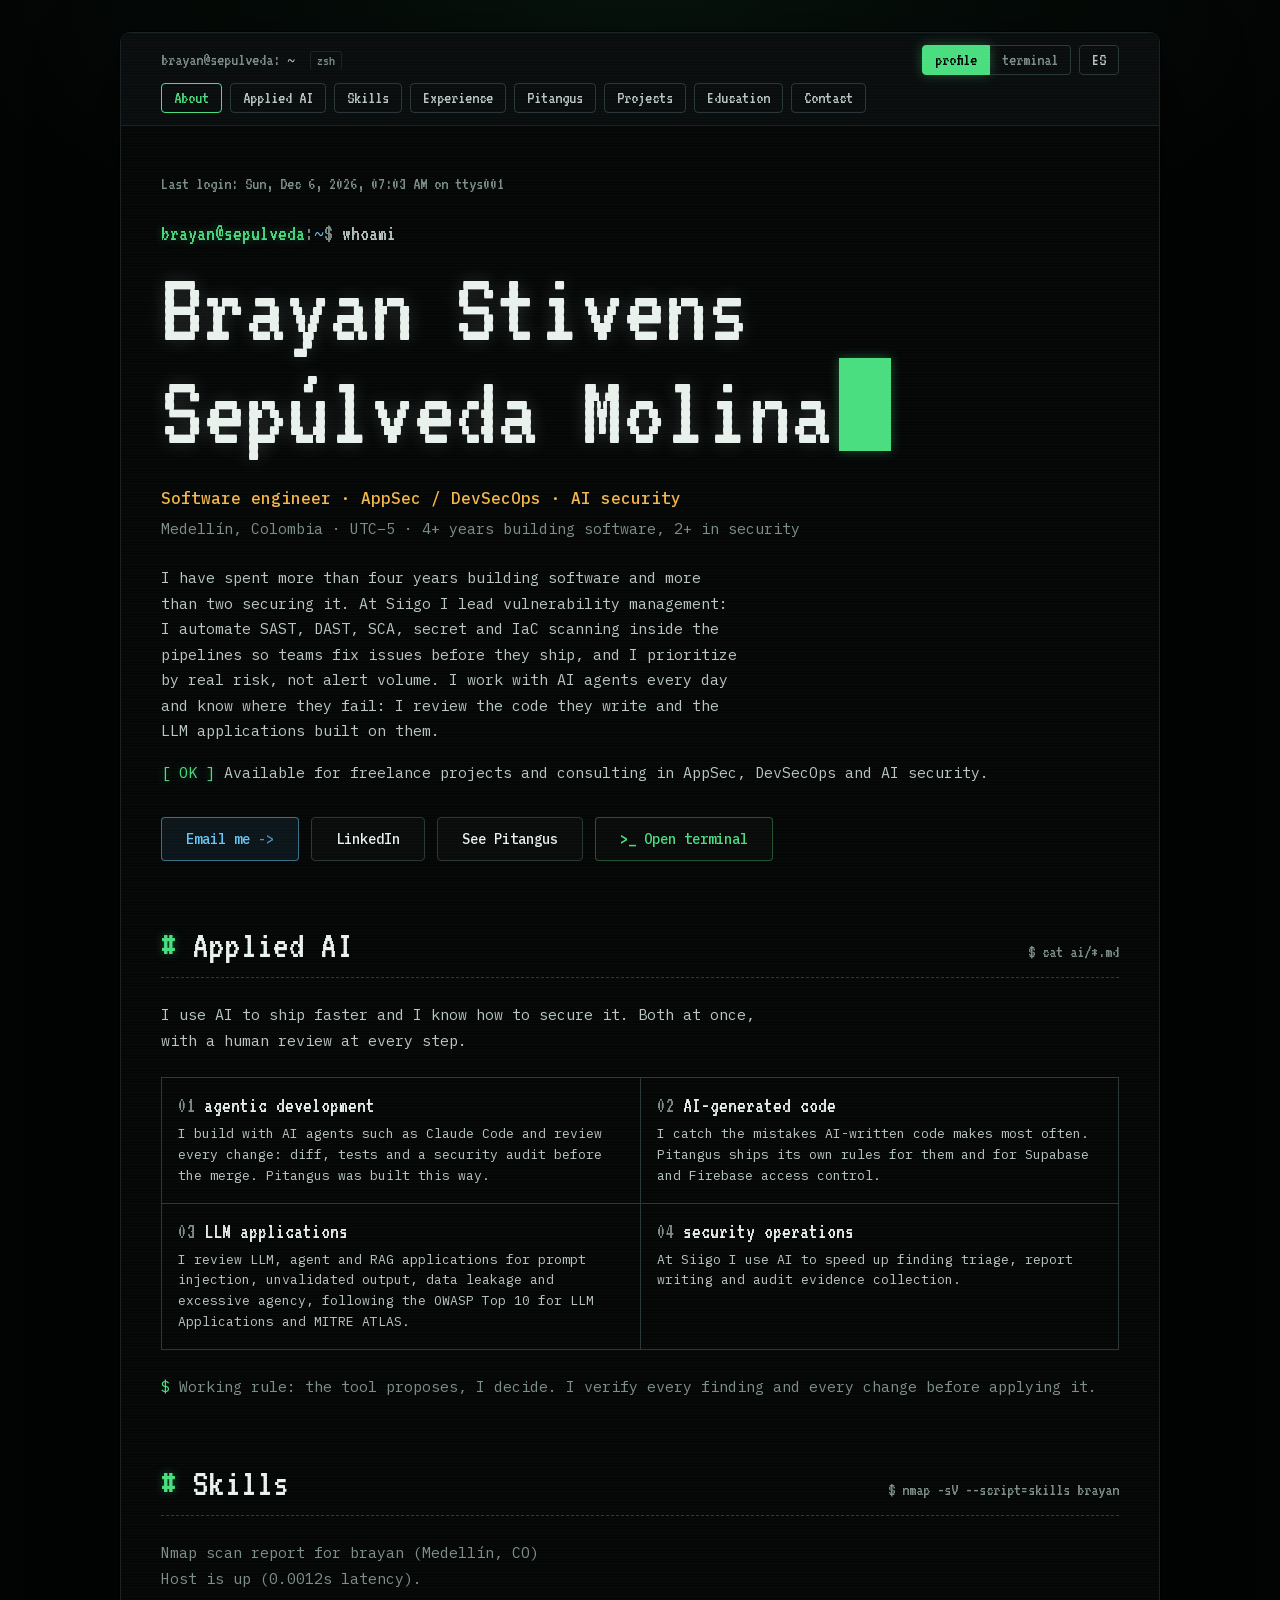
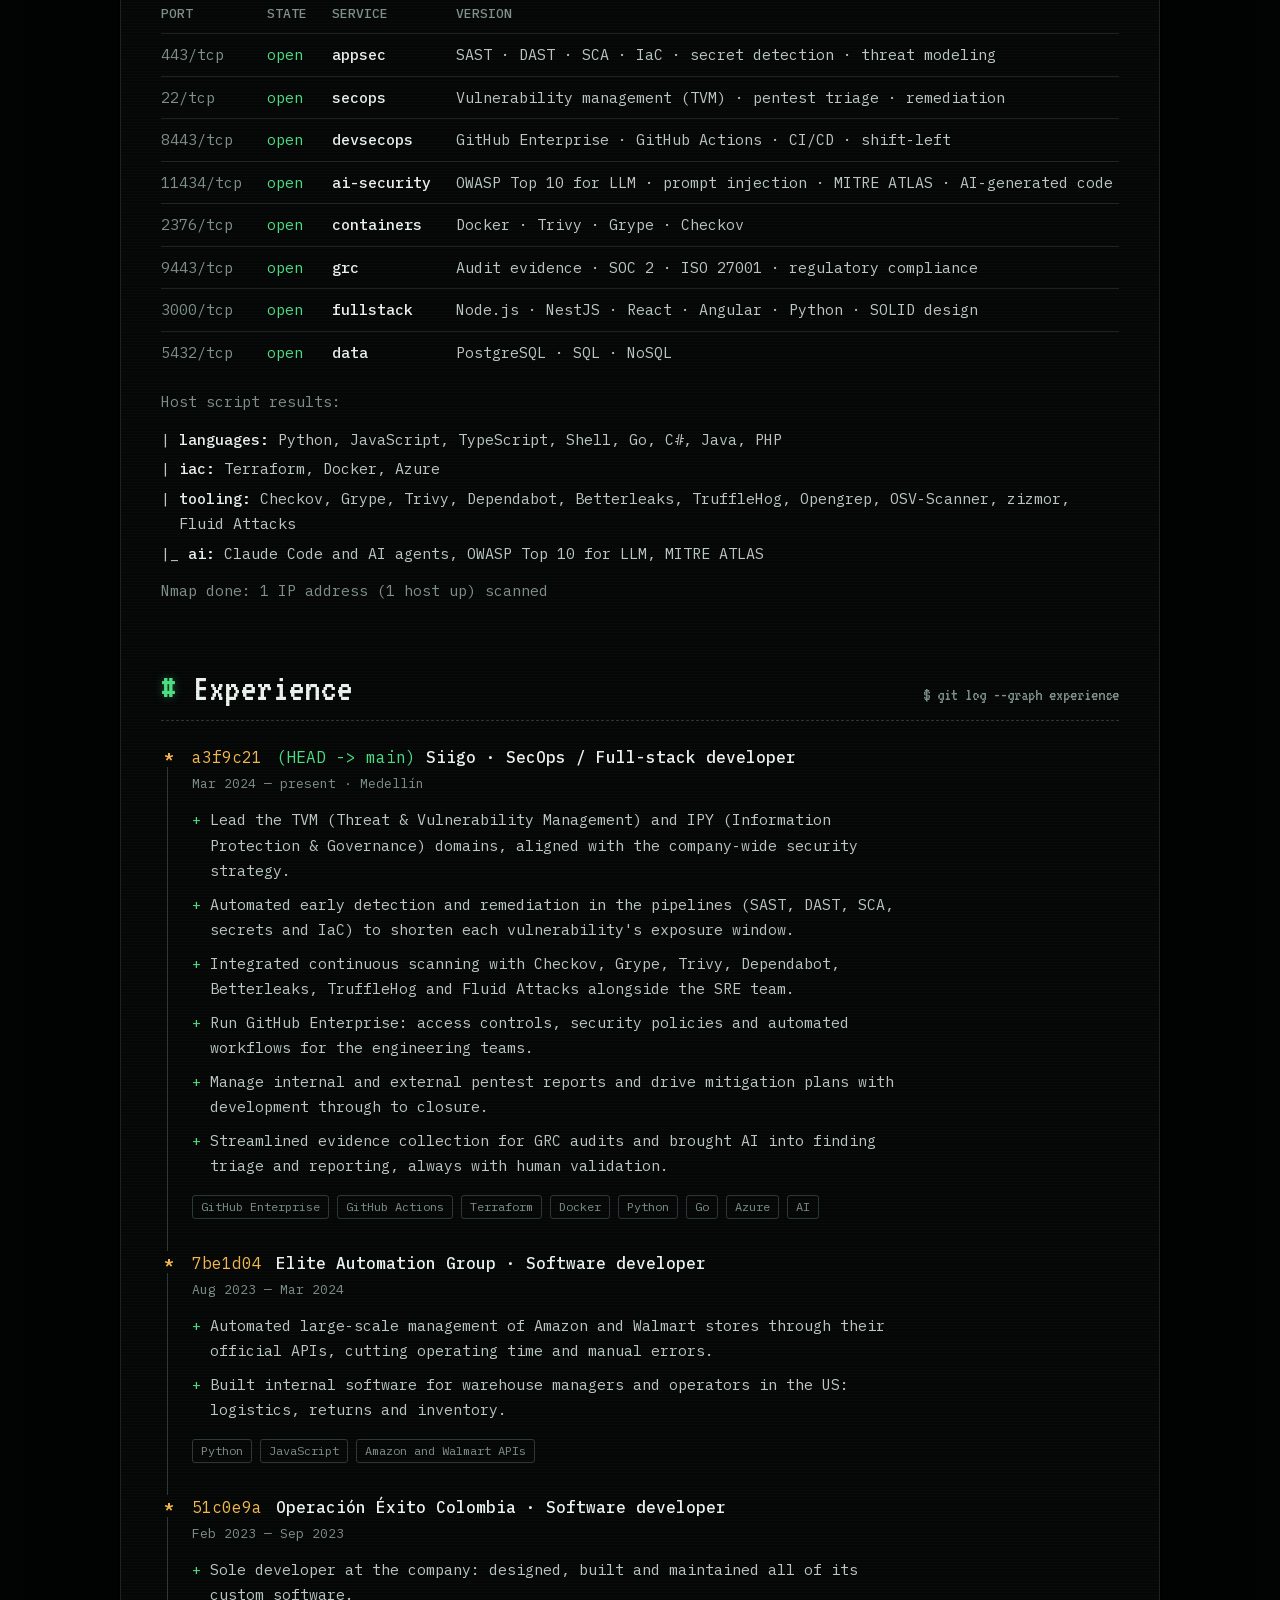
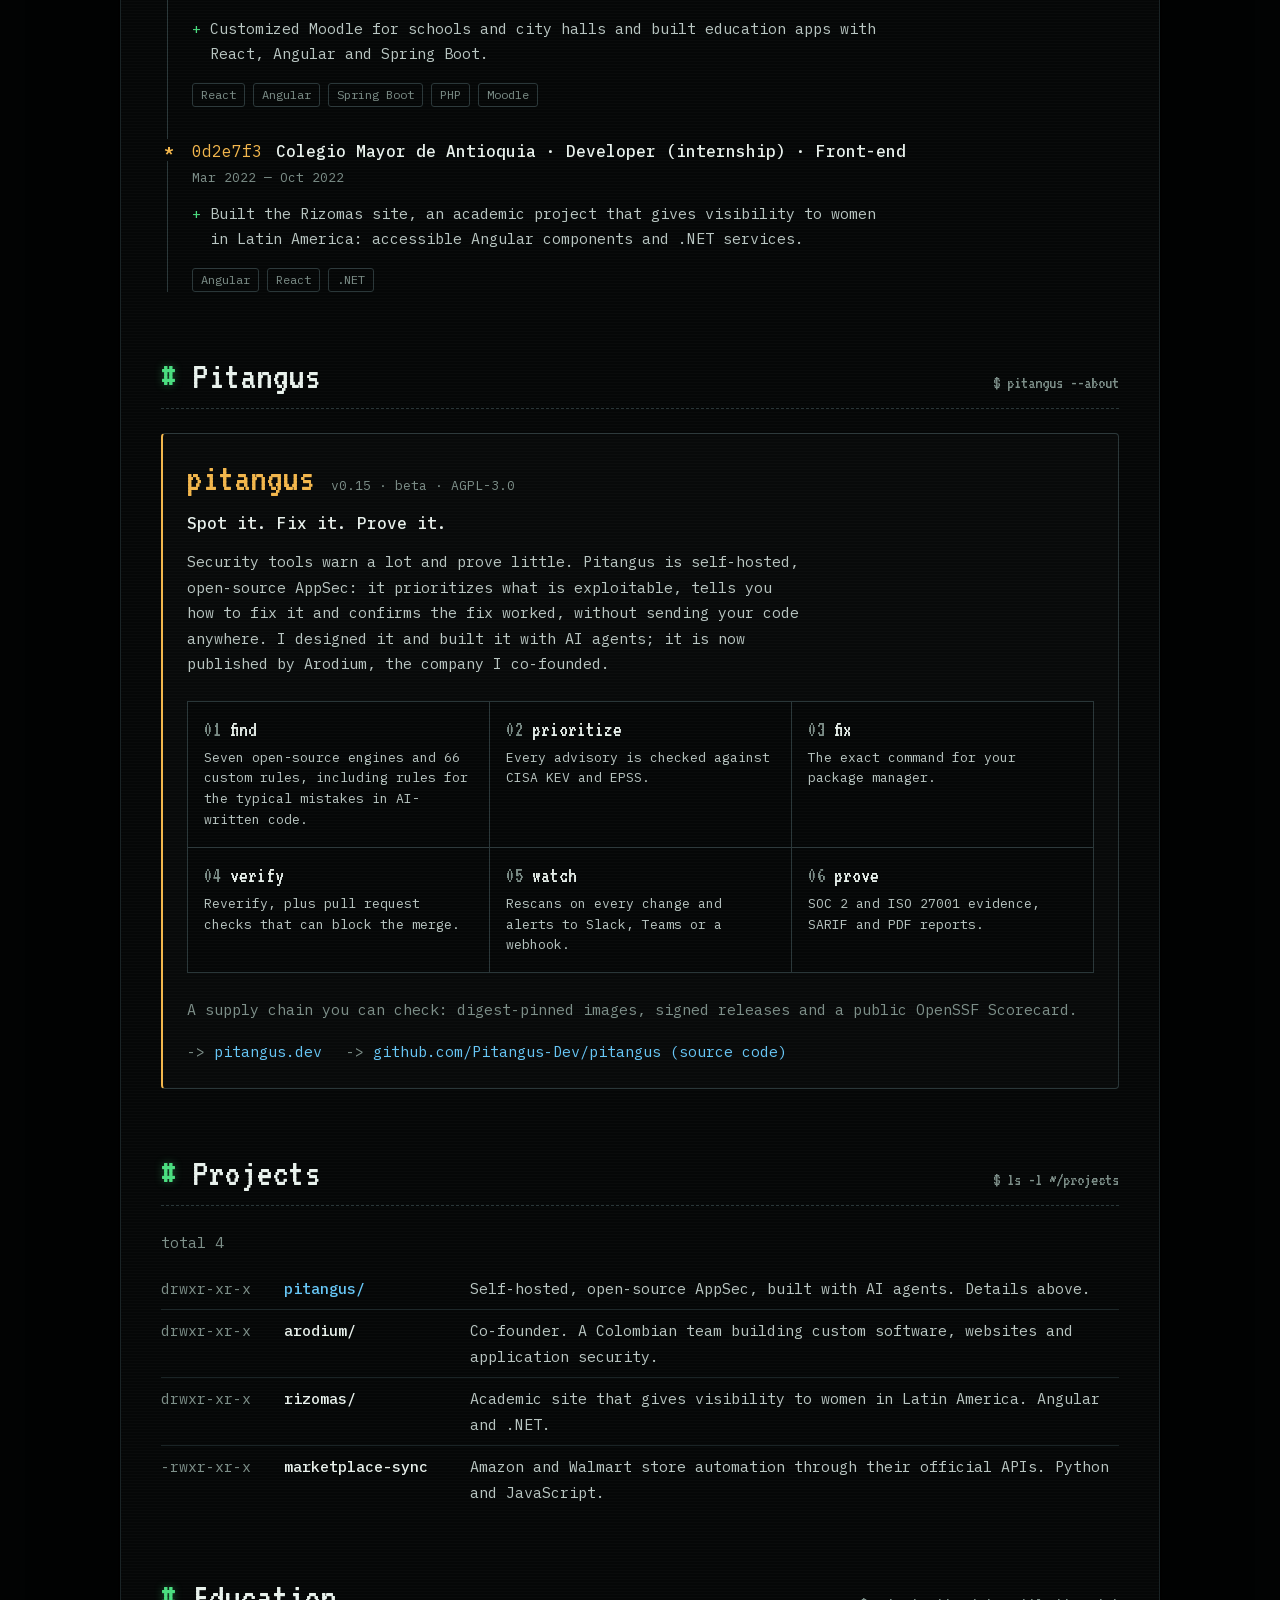
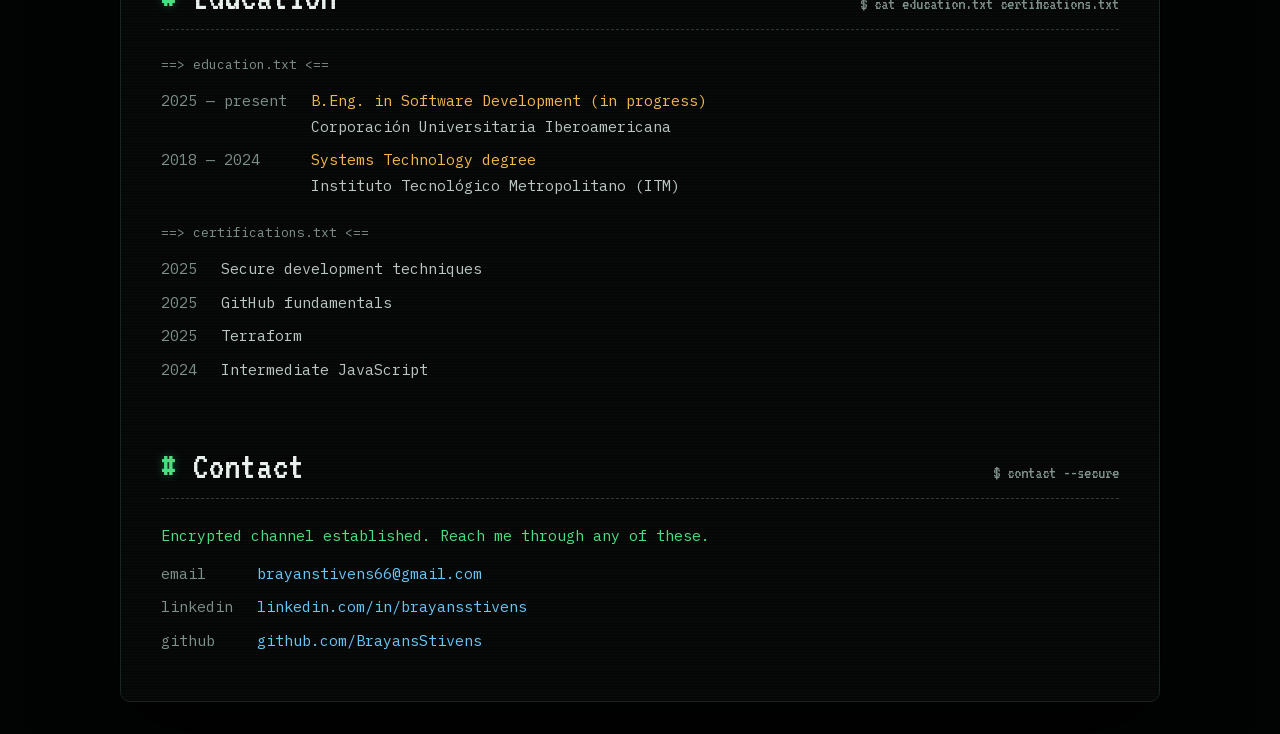
==== commit 7e43f29e: "Textos orientados a reclutadores y sección de IA aplicada - Titular con rol, experiencia y dominio, " ====
--- a/en/index.html
+++ b/en/index.html
@@ -5,8 +5,8 @@
 <meta name="viewport" content="width=device-width, initial-scale=1">
 <meta http-equiv="Content-Security-Policy" content="default-src 'self'; script-src 'self'; style-src 'self'; font-src 'self'; img-src 'self' data:; connect-src 'self'; object-src 'none'; base-uri 'none'; form-action 'none'">
 <meta name="referrer" content="strict-origin-when-cross-origin">
-<title>Brayan Sepúlveda · Software Engineer, AppSec &amp; SecOps</title>
-<meta name="description" content="Software engineer and cybersecurity specialist in Medellín, Colombia. I automate SAST, DAST, SCA and IaC in the pipeline (DevSecOps). Creator of Pitangus.">
+<title>Brayan Sepúlveda · AppSec, DevSecOps &amp; AI Security Engineer</title>
+<meta name="description" content="Software and AppSec engineer in Medellín, Colombia. I automate SAST, DAST, SCA and IaC in CI/CD, secure AI code and LLM apps, and built Pitangus.">
 <meta name="author" content="Brayan Stivens Sepúlveda Molina">
 <meta name="robots" content="index, follow, max-image-preview:large">
 <meta name="theme-color" content="#020303">
@@ -16,20 +16,20 @@
 <link rel="alternate" hreflang="x-default" href="https://brayansstivens.github.io/">
 <meta property="og:type" content="profile">
 <meta property="og:site_name" content="Brayan Sepúlveda">
-<meta property="og:title" content="Brayan Sepúlveda · Software Engineer, AppSec &amp; SecOps">
-<meta property="og:description" content="Software engineer and cybersecurity specialist in Medellín, Colombia. I automate SAST, DAST, SCA and IaC in the pipeline (DevSecOps). Creator of Pitangus.">
+<meta property="og:title" content="Brayan Sepúlveda · AppSec, DevSecOps &amp; AI Security Engineer">
+<meta property="og:description" content="Software and AppSec engineer in Medellín, Colombia. I automate SAST, DAST, SCA and IaC in CI/CD, secure AI code and LLM apps, and built Pitangus.">
 <meta property="og:url" content="https://brayansstivens.github.io/en/">
 <meta property="og:locale" content="en_US">
 <meta property="og:locale:alternate" content="es_CO">
 <meta property="og:image" content="https://brayansstivens.github.io/og-en.png">
 <meta property="og:image:width" content="1200">
 <meta property="og:image:height" content="630">
-<meta property="og:image:alt" content="Brayan Sepúlveda, software engineer and AppSec / SecOps specialist">
+<meta property="og:image:alt" content="Brayan Sepúlveda, software engineer specialized in AppSec, DevSecOps and AI security">
 <meta property="profile:first_name" content="Brayan">
 <meta property="profile:last_name" content="Sepúlveda">
 <meta name="twitter:card" content="summary_large_image">
-<meta name="twitter:title" content="Brayan Sepúlveda · Software Engineer, AppSec &amp; SecOps">
-<meta name="twitter:description" content="Software engineer and cybersecurity specialist in Medellín, Colombia. I automate SAST, DAST, SCA and IaC in the pipeline (DevSecOps). Creator of Pitangus.">
+<meta name="twitter:title" content="Brayan Sepúlveda · AppSec, DevSecOps &amp; AI Security Engineer">
+<meta name="twitter:description" content="Software and AppSec engineer in Medellín, Colombia. I automate SAST, DAST, SCA and IaC in CI/CD, secure AI code and LLM apps, and built Pitangus.">
 <meta name="twitter:image" content="https://brayansstivens.github.io/og-en.png">
 <link rel="icon" href="/favicon.svg" type="image/svg+xml">
 <link rel="apple-touch-icon" href="/apple-touch-icon.png">
@@ -37,7 +37,7 @@
 <link rel="preload" href="/fonts/plex-mono-400-latin.woff2" as="font" type="font/woff2" crossorigin>
 <link rel="stylesheet" href="/styles.css">
 <script type="module" src="/main.js"></script>
-<script type="application/ld+json">{"@context":"https://schema.org","@graph":[{"@type":"ProfilePage","@id":"https://brayansstivens.github.io/en/#page","url":"https://brayansstivens.github.io/en/","name":"Brayan Sepúlveda · Software Engineer, AppSec & SecOps","description":"Software engineer and cybersecurity specialist in Medellín, Colombia. I automate SAST, DAST, SCA and IaC in the pipeline (DevSecOps). Creator of Pitangus.","inLanguage":"en","mainEntity":{"@id":"https://brayansstivens.github.io/#person"}},{"@type":"Person","@id":"https://brayansstivens.github.io/#person","name":"Brayan Stivens Sepúlveda Molina","alternateName":"Brayan Sepúlveda","jobTitle":"Software engineer · SecOps / AppSec","description":"A developer at heart who now secures the software lifecycle. I turn regulatory and risk requirements into automated controls inside the pipeline: SAST, DAST, SCA and IaC, shifted left. I prioritize real risk, not noise.","url":"https://brayansstivens.github.io/","image":"https://brayansstivens.github.io/og-en.png","email":"mailto:brayanstivens66@gmail.com","address":{"@type":"PostalAddress","addressLocality":"Medellín","addressCountry":"CO"},"worksFor":{"@type":"Organization","name":"Siigo"},"alumniOf":[{"@type":"CollegeOrUniversity","name":"Instituto Tecnológico Metropolitano"},{"@type":"CollegeOrUniversity","name":"Corporación Universitaria Iberoamericana"}],"knowsAbout":["Application Security","DevSecOps","SecOps","SAST","DAST","SCA","Infrastructure as Code","Vulnerability Management","GRC","GitHub Enterprise","GitHub Actions","Terraform","Docker","Node.js","NestJS","React","Angular","Python"],"sameAs":["https://www.linkedin.com/in/brayansstivens","https://github.com/BrayansStivens"]},{"@type":"SoftwareSourceCode","name":"Pitangus","description":"Self-hosted, open-source application security that never sends your code anywhere.","url":"https://pitangus.dev","codeRepository":"https://github.com/Pitangus-Dev/pitangus","license":"https://www.gnu.org/licenses/agpl-3.0.html","creator":{"@id":"https://brayansstivens.github.io/#person"}}]}</script>
+<script type="application/ld+json">{"@context":"https://schema.org","@graph":[{"@type":"ProfilePage","@id":"https://brayansstivens.github.io/en/#page","url":"https://brayansstivens.github.io/en/","name":"Brayan Sepúlveda · AppSec, DevSecOps & AI Security Engineer","description":"Software and AppSec engineer in Medellín, Colombia. I automate SAST, DAST, SCA and IaC in CI/CD, secure AI code and LLM apps, and built Pitangus.","inLanguage":"en","mainEntity":{"@id":"https://brayansstivens.github.io/#person"}},{"@type":"Person","@id":"https://brayansstivens.github.io/#person","name":"Brayan Stivens Sepúlveda Molina","alternateName":"Brayan Sepúlveda","jobTitle":"Software engineer · AppSec / DevSecOps · AI security","description":"I have spent more than four years building software and more than two securing it. At Siigo I lead vulnerability management: I automate SAST, DAST, SCA, secret and IaC scanning inside the pipelines so teams fix issues before they ship, and I prioritize by real risk, not alert volume. I work with AI agents every day and know where they fail: I review the code they write and the LLM applications built on them.","url":"https://brayansstivens.github.io/","image":"https://brayansstivens.github.io/og-en.png","email":"mailto:brayanstivens66@gmail.com","address":{"@type":"PostalAddress","addressLocality":"Medellín","addressCountry":"CO"},"worksFor":{"@type":"Organization","name":"Siigo"},"alumniOf":[{"@type":"CollegeOrUniversity","name":"Instituto Tecnológico Metropolitano"},{"@type":"CollegeOrUniversity","name":"Corporación Universitaria Iberoamericana"}],"knowsAbout":["Application Security","DevSecOps","SecOps","SAST","DAST","SCA","Infrastructure as Code","Vulnerability Management","GRC","GitHub Enterprise","GitHub Actions","Terraform","Docker","Node.js","NestJS","React","Angular","Python","AI Security","OWASP Top 10 for LLM Applications","MITRE ATLAS","Prompt Injection","AI-assisted development","Threat Modeling","SOC 2","ISO 27001"],"sameAs":["https://www.linkedin.com/in/brayansstivens","https://github.com/BrayansStivens"]},{"@type":"SoftwareSourceCode","name":"Pitangus","description":"Security tools warn a lot and prove little.","url":"https://pitangus.dev","codeRepository":"https://github.com/Pitangus-Dev/pitangus","license":"https://www.gnu.org/licenses/agpl-3.0.html","creator":{"@id":"https://brayansstivens.github.io/#person"}}]}</script>
 </head>
 <body>
 <!--
@@ -58,24 +58,33 @@
         <a id="langBtn" class="btn" href="/" hreflang="es" lang="es">ES <span class="sr-only">Cambiar a español</span></a>
       </div>
     </div>
-    <nav id="chips" class="chips" aria-label="Sections"><a class="chip" href="#s-whoami" data-k="whoami">About</a><a class="chip" href="#s-skills" data-k="skills">Skills</a><a class="chip" href="#s-experiencia" data-k="experiencia">Experience</a><a class="chip" href="#s-pitangus" data-k="pitangus">Pitangus</a><a class="chip" href="#s-proyectos" data-k="proyectos">Projects</a><a class="chip" href="#s-educacion" data-k="educacion">Education</a><a class="chip" href="#s-contacto" data-k="contacto">Contact</a></nav>
+    <nav id="chips" class="chips" aria-label="Sections"><a class="chip" href="#s-whoami" data-k="whoami">About</a><a class="chip" href="#s-ia" data-k="ia">Applied AI</a><a class="chip" href="#s-skills" data-k="skills">Skills</a><a class="chip" href="#s-experiencia" data-k="experiencia">Experience</a><a class="chip" href="#s-pitangus" data-k="pitangus">Pitangus</a><a class="chip" href="#s-proyectos" data-k="proyectos">Projects</a><a class="chip" href="#s-educacion" data-k="educacion">Education</a><a class="chip" href="#s-contacto" data-k="contacto">Contact</a></nav>
   </header>
 
   <main class="screen" id="profile">
     <div id="sections">
 <section class="block hero" id="s-whoami" aria-label="About">
-        <p class="login" id="login">Last login: Sun, Oct 18, 2026, 11:40 AM on ttys001</p>
+        <p class="login" id="login">Last login: Sun, Oct 18, 2026, 12:06 PM on ttys001</p>
         <div class="cmd"><span class="ps1"><span class="u">brayan@sepulveda</span><span class="p">:</span><span class="d"><span class="tl">~</span></span><span class="p">$</span></span> whoami</div>
         <h1 class="name">Brayan Stivens<br>Sepúlveda Molina<span class="cursor" aria-hidden="true"></span></h1>
-      <p class="role">Software engineer · SecOps / AppSec</p>
-      <p class="muted">Medellín, Colombia · UTC−5</p>
-      <p class="summary">A developer at heart who now secures the software lifecycle. I turn regulatory and risk requirements into automated controls inside the pipeline: SAST, DAST, SCA and IaC, shifted left. I prioritize real risk, not noise.</p>
-      <p class="status"><span class="ok">[ OK ]</span> Open to freelance projects and AppSec consulting.</p><div class="cta">
+      <p class="role">Software engineer · AppSec / DevSecOps · AI security</p>
+      <p class="muted">Medellín, Colombia · UTC−5 · 4+ years building software, 2+ in security</p>
+      <p class="summary">I have spent more than four years building software and more than two securing it. At Siigo I lead vulnerability management: I automate SAST, DAST, SCA, secret and IaC scanning inside the pipelines so teams fix issues before they ship, and I prioritize by real risk, not alert volume. I work with AI agents every day and know where they fail: I review the code they write and the LLM applications built on them.</p>
+      <p class="status"><span class="ok">[ OK ]</span> Available for freelance projects and consulting in AppSec, DevSecOps and AI security.</p><div class="cta">
         <a class="btn-cta primary" href="mailto:brayanstivens66@gmail.com">Email me</a>
         <a class="btn-cta" href="https://www.linkedin.com/in/brayansstivens" target="_blank" rel="noopener noreferrer">LinkedIn</a>
         <a class="btn-cta" href="#s-pitangus">See Pitangus</a>
         <button type="button" class="btn-cta ghost" data-open-term>Open terminal</button>
       </div>
+      </section>
+<section class="block" id="s-ia" aria-labelledby="h-ia">
+        <header class="sec-head">
+          <h2 class="sec-title" id="h-ia">Applied AI</h2>
+          <span class="sec-cmd" aria-hidden="true">$ cat ai/*.md</span>
+        </header>
+        <div class="output"><p class="lead">I use AI to ship faster and I know how to secure it. Both at once, with a human review at every step.</p>
+      <ol class="pipeline ai"><li><span class="step"><span class="n">01</span>agentic development</span><p>I build with AI agents such as Claude Code and review every change: diff, tests and a security audit before the merge. Pitangus was built this way.</p></li><li><span class="step"><span class="n">02</span>AI-generated code</span><p>I catch the mistakes AI-written code makes most often. Pitangus ships its own rules for them and for Supabase and Firebase access control.</p></li><li><span class="step"><span class="n">03</span>LLM applications</span><p>I review LLM, agent and RAG applications for prompt injection, unvalidated output, data leakage and excessive agency, following the OWASP Top 10 for LLM Applications and MITRE ATLAS.</p></li><li><span class="step"><span class="n">04</span>security operations</span><p>At Siigo I use AI to speed up finding triage, report writing and audit evidence collection.</p></li></ol>
+      <p class="rule"><span class="ok">$</span> Working rule: the tool proposes, I decide. I verify every finding and every change before applying it.</p></div>
       </section>
 <section class="block" id="s-skills" aria-labelledby="h-skills">
         <header class="sec-head">
@@ -83,9 +92,9 @@
           <span class="sec-cmd" aria-hidden="true">$ nmap -sV --script=skills brayan</span>
         </header>
         <div class="output"><p class="muted">Nmap scan report for brayan (Medellín, CO)<br>Host is up (0.0012s latency).</p>
-      <table class="nmap"><thead><tr><th scope="col">PORT</th><th scope="col">STATE</th><th scope="col">SERVICE</th><th scope="col">VERSION</th></tr></thead><tbody><tr><td class="port">443/tcp</td><td class="ok">open</td><td class="svc">appsec</td><td class="ver">SAST · DAST · SCA · IaC · secret detection</td></tr><tr><td class="port">22/tcp</td><td class="ok">open</td><td class="svc">secops</td><td class="ver">Vulnerability management (TVM) · pentest triage · remediation</td></tr><tr><td class="port">8443/tcp</td><td class="ok">open</td><td class="svc">devsecops</td><td class="ver">GitHub Enterprise · GitHub Actions · shift-left</td></tr><tr><td class="port">2376/tcp</td><td class="ok">open</td><td class="svc">containers</td><td class="ver">Docker · Trivy · Grype · Checkov</td></tr><tr><td class="port">9443/tcp</td><td class="ok">open</td><td class="svc">grc</td><td class="ver">Audit evidence · regulatory compliance</td></tr><tr><td class="port">3000/tcp</td><td class="ok">open</td><td class="svc">fullstack</td><td class="ver">Node.js · NestJS · React · Angular · SOLID design</td></tr><tr><td class="port">5432/tcp</td><td class="ok">open</td><td class="svc">data</td><td class="ver">SQL · NoSQL</td></tr></tbody></table>
+      <table class="nmap"><thead><tr><th scope="col">PORT</th><th scope="col">STATE</th><th scope="col">SERVICE</th><th scope="col">VERSION</th></tr></thead><tbody><tr><td class="port">443/tcp</td><td class="ok">open</td><td class="svc">appsec</td><td class="ver">SAST · DAST · SCA · IaC · secret detection · threat modeling</td></tr><tr><td class="port">22/tcp</td><td class="ok">open</td><td class="svc">secops</td><td class="ver">Vulnerability management (TVM) · pentest triage · remediation</td></tr><tr><td class="port">8443/tcp</td><td class="ok">open</td><td class="svc">devsecops</td><td class="ver">GitHub Enterprise · GitHub Actions · CI/CD · shift-left</td></tr><tr><td class="port">11434/tcp</td><td class="ok">open</td><td class="svc">ai-security</td><td class="ver">OWASP Top 10 for LLM · prompt injection · MITRE ATLAS · AI-generated code</td></tr><tr><td class="port">2376/tcp</td><td class="ok">open</td><td class="svc">containers</td><td class="ver">Docker · Trivy · Grype · Checkov</td></tr><tr><td class="port">9443/tcp</td><td class="ok">open</td><td class="svc">grc</td><td class="ver">Audit evidence · SOC 2 · ISO 27001 · regulatory compliance</td></tr><tr><td class="port">3000/tcp</td><td class="ok">open</td><td class="svc">fullstack</td><td class="ver">Node.js · NestJS · React · Angular · Python · SOLID design</td></tr><tr><td class="port">5432/tcp</td><td class="ok">open</td><td class="svc">data</td><td class="ver">PostgreSQL · SQL · NoSQL</td></tr></tbody></table>
       <p class="muted">Host script results:</p>
-      <ul class="script"><li>|  <b>languages:</b> Python, JavaScript, Shell, Go, C#, Java, PHP</li><li>|  <b>iac:</b> Terraform, Docker, Azure</li><li>|_ <b>tooling:</b> Checkov, Grype, Trivy, Dependabot, Gitleaks, TruffleHog, Fluid Attacks</li></ul>
+      <ul class="script"><li>|  <b>languages:</b> Python, JavaScript, TypeScript, Shell, Go, C#, Java, PHP</li><li>|  <b>iac:</b> Terraform, Docker, Azure</li><li>|  <b>tooling:</b> Checkov, Grype, Trivy, Dependabot, Betterleaks, TruffleHog, Opengrep, OSV-Scanner, zizmor, Fluid Attacks</li><li>|_ <b>ai:</b> Claude Code and AI agents, OWASP Top 10 for LLM, MITRE ATLAS</li></ul>
       <p class="muted">Nmap done: 1 IP address (1 host up) scanned</p></div>
       </section>
 <section class="block" id="s-experiencia" aria-labelledby="h-experiencia">
@@ -96,15 +105,15 @@
         <div class="output"><ol class="gitlog"><li>
   <div class="commit"><span class="hash">a3f9c21</span> <span class="ref">(HEAD -&gt; main)</span> Siigo · SecOps / Full-stack developer</div>
   <div class="meta">Mar 2024 — present · Medellín</div>
-  <ul class="bullets"><li>I lead the TVM (Threat &amp; Vulnerability Management) and IPY (Information Protection &amp; Governance) domains, aligned with the company-wide security strategy.</li><li>Designed early detection and remediation automation (SAST, DAST, SCA and IaC) that shortens exposure time in the pipelines.</li><li>I run GitHub Enterprise: access controls, security settings and automated workflows for the engineering teams.</li><li>I manage internal and external pentest reports and coordinate mitigation plans with development.</li><li>Streamlined evidence collection for compliance audits (GRC).</li><li>Integrated continuous scanning with Checkov, Grype, Trivy, Dependabot, Gitleaks, TruffleHog and Fluid Attacks alongside the SRE team.</li></ul>
-  <ul class="tags"><li>GitHub Enterprise</li><li>Terraform</li><li>Docker</li><li>Python</li><li>Shell</li><li>Go</li><li>C#</li><li>Azure</li></ul></li><li>
+  <ul class="bullets"><li>Lead the TVM (Threat &amp; Vulnerability Management) and IPY (Information Protection &amp; Governance) domains, aligned with the company-wide security strategy.</li><li>Automated early detection and remediation in the pipelines (SAST, DAST, SCA, secrets and IaC) to shorten each vulnerability&#39;s exposure window.</li><li>Integrated continuous scanning with Checkov, Grype, Trivy, Dependabot, Betterleaks, TruffleHog and Fluid Attacks alongside the SRE team.</li><li>Run GitHub Enterprise: access controls, security policies and automated workflows for the engineering teams.</li><li>Manage internal and external pentest reports and drive mitigation plans with development through to closure.</li><li>Streamlined evidence collection for GRC audits and brought AI into finding triage and reporting, always with human validation.</li></ul>
+  <ul class="tags"><li>GitHub Enterprise</li><li>GitHub Actions</li><li>Terraform</li><li>Docker</li><li>Python</li><li>Go</li><li>Azure</li><li>AI</li></ul></li><li>
   <div class="commit"><span class="hash">7be1d04</span> Elite Automation Group · Software developer</div>
   <div class="meta">Aug 2023 — Mar 2024</div>
-  <ul class="bullets"><li>Automated large-scale management of Amazon and Walmart stores through their official APIs.</li><li>Built internal software for warehouse managers and operators in the US: logistics, returns and inventory.</li></ul>
+  <ul class="bullets"><li>Automated large-scale management of Amazon and Walmart stores through their official APIs, cutting operating time and manual errors.</li><li>Built internal software for warehouse managers and operators in the US: logistics, returns and inventory.</li></ul>
   <ul class="tags"><li>Python</li><li>JavaScript</li><li>Amazon and Walmart APIs</li></ul></li><li>
   <div class="commit"><span class="hash">51c0e9a</span> Operación Éxito Colombia · Software developer</div>
   <div class="meta">Feb 2023 — Sep 2023</div>
-  <ul class="bullets"><li>Sole developer at the company: custom software and maintenance of every project.</li><li>Customized Moodle for schools and city halls and built education apps with React, Angular and Spring Boot.</li></ul>
+  <ul class="bullets"><li>Sole developer at the company: designed, built and maintained all of its custom software.</li><li>Customized Moodle for schools and city halls and built education apps with React, Angular and Spring Boot.</li></ul>
   <ul class="tags"><li>React</li><li>Angular</li><li>Spring Boot</li><li>PHP</li><li>Moodle</li></ul></li><li>
   <div class="commit"><span class="hash">0d2e7f3</span> Colegio Mayor de Antioquia · Developer (internship) · Front-end</div>
   <div class="meta">Mar 2022 — Oct 2022</div>
@@ -119,8 +128,8 @@
         <div class="output"><article class="card">
         <div class="card-head"><span class="pname">pitangus</span><span class="muted">v0.15 · beta · AGPL-3.0</span></div>
         <p class="tagline">Spot it. Fix it. Prove it.</p>
-        <p class="lead">Self-hosted, open-source application security that never sends your code anywhere. I created it; it is now published by Arodium, the company I co-founded.</p>
-        <ol class="pipeline"><li><span class="step"><span class="n">01</span>find</span><p>Seven open-source engines and 66 custom rules, with no duplicates across them.</p></li><li><span class="step"><span class="n">02</span>prioritize</span><p>Every advisory is checked against CISA KEV and EPSS.</p></li><li><span class="step"><span class="n">03</span>fix</span><p>The exact command for your package manager.</p></li><li><span class="step"><span class="n">04</span>verify</span><p>Reverify, plus pull request checks that can block the merge.</p></li><li><span class="step"><span class="n">05</span>watch</span><p>Rescans on every change and alerts to Slack, Teams or a webhook.</p></li><li><span class="step"><span class="n">06</span>prove</span><p>SOC 2 and ISO 27001 evidence, SARIF and PDF reports.</p></li></ol>
+        <p class="lead">Security tools warn a lot and prove little. Pitangus is self-hosted, open-source AppSec: it prioritizes what is exploitable, tells you how to fix it and confirms the fix worked, without sending your code anywhere. I designed it and built it with AI agents; it is now published by Arodium, the company I co-founded.</p>
+        <ol class="pipeline"><li><span class="step"><span class="n">01</span>find</span><p>Seven open-source engines and 66 custom rules, including rules for the typical mistakes in AI-written code.</p></li><li><span class="step"><span class="n">02</span>prioritize</span><p>Every advisory is checked against CISA KEV and EPSS.</p></li><li><span class="step"><span class="n">03</span>fix</span><p>The exact command for your package manager.</p></li><li><span class="step"><span class="n">04</span>verify</span><p>Reverify, plus pull request checks that can block the merge.</p></li><li><span class="step"><span class="n">05</span>watch</span><p>Rescans on every change and alerts to Slack, Teams or a webhook.</p></li><li><span class="step"><span class="n">06</span>prove</span><p>SOC 2 and ISO 27001 evidence, SARIF and PDF reports.</p></li></ol>
         <p class="muted">A supply chain you can check: digest-pinned images, signed releases and a public OpenSSF Scorecard.</p>
         <p class="links"><a href="https://pitangus.dev" target="_blank" rel="noopener noreferrer">pitangus.dev</a><a href="https://github.com/Pitangus-Dev/pitangus" target="_blank" rel="noopener noreferrer">github.com/Pitangus-Dev/pitangus (source code)</a></p>
       </article></div>
@@ -131,7 +140,7 @@
           <span class="sec-cmd" aria-hidden="true">$ ls -l ~/projects</span>
         </header>
         <div class="output"><p class="muted">total 4</p><ul class="ls">
-      <li><span class="perm">drwxr-xr-x</span><span class="fname"><a href="#s-pitangus">pitangus/</a></span><span class="desc">Self-hosted, open-source AppSec. Details above.</span></li>
+      <li><span class="perm">drwxr-xr-x</span><span class="fname"><a href="#s-pitangus">pitangus/</a></span><span class="desc">Self-hosted, open-source AppSec, built with AI agents. Details above.</span></li>
       <li><span class="perm">drwxr-xr-x</span><span class="fname">arodium/</span><span class="desc">Co-founder. A Colombian team building custom software, websites and application security.</span></li>
       <li><span class="perm">drwxr-xr-x</span><span class="fname">rizomas/</span><span class="desc">Academic site that gives visibility to women in Latin America. Angular and .NET.</span></li>
       <li><span class="perm">-rwxr-xr-x</span><span class="fname">marketplace-sync</span><span class="desc">Amazon and Walmart store automation through their official APIs. Python and JavaScript.</span></li></ul></div>
--- a/styles.css
+++ b/styles.css
@@ -360,6 +360,9 @@
 .step .n { color: var(--muted); margin-right: var(--s-2); }
 .pipeline p { margin: 0; font-size: var(--fs-sm); line-height: 1.6; }
 
+.pipeline.ai { grid-template-columns: repeat(2, minmax(0, 1fr)); }
+.rule { margin: 0; color: var(--muted); }
+.output > .lead { margin-bottom: 0; }
 .links { display: flex; flex-wrap: wrap; gap: var(--s-2) var(--s-5); margin: var(--s-4) 0 0; }
 .links a::before { content: "-> "; color: var(--muted); }
 
@@ -487,7 +490,7 @@
   .ps1 .u { display: none; }
   .bar-shell { display: none; }
   .card { padding: var(--s-4); }
-  .pipeline { grid-template-columns: 1fr; }
+  .pipeline, .pipeline.ai { grid-template-columns: 1fr; }
   .cta { display: grid; grid-template-columns: 1fr 1fr; }
   .btn-cta { padding: 0 var(--s-2); font-size: 13px; }
   .nmap thead { display: none; }
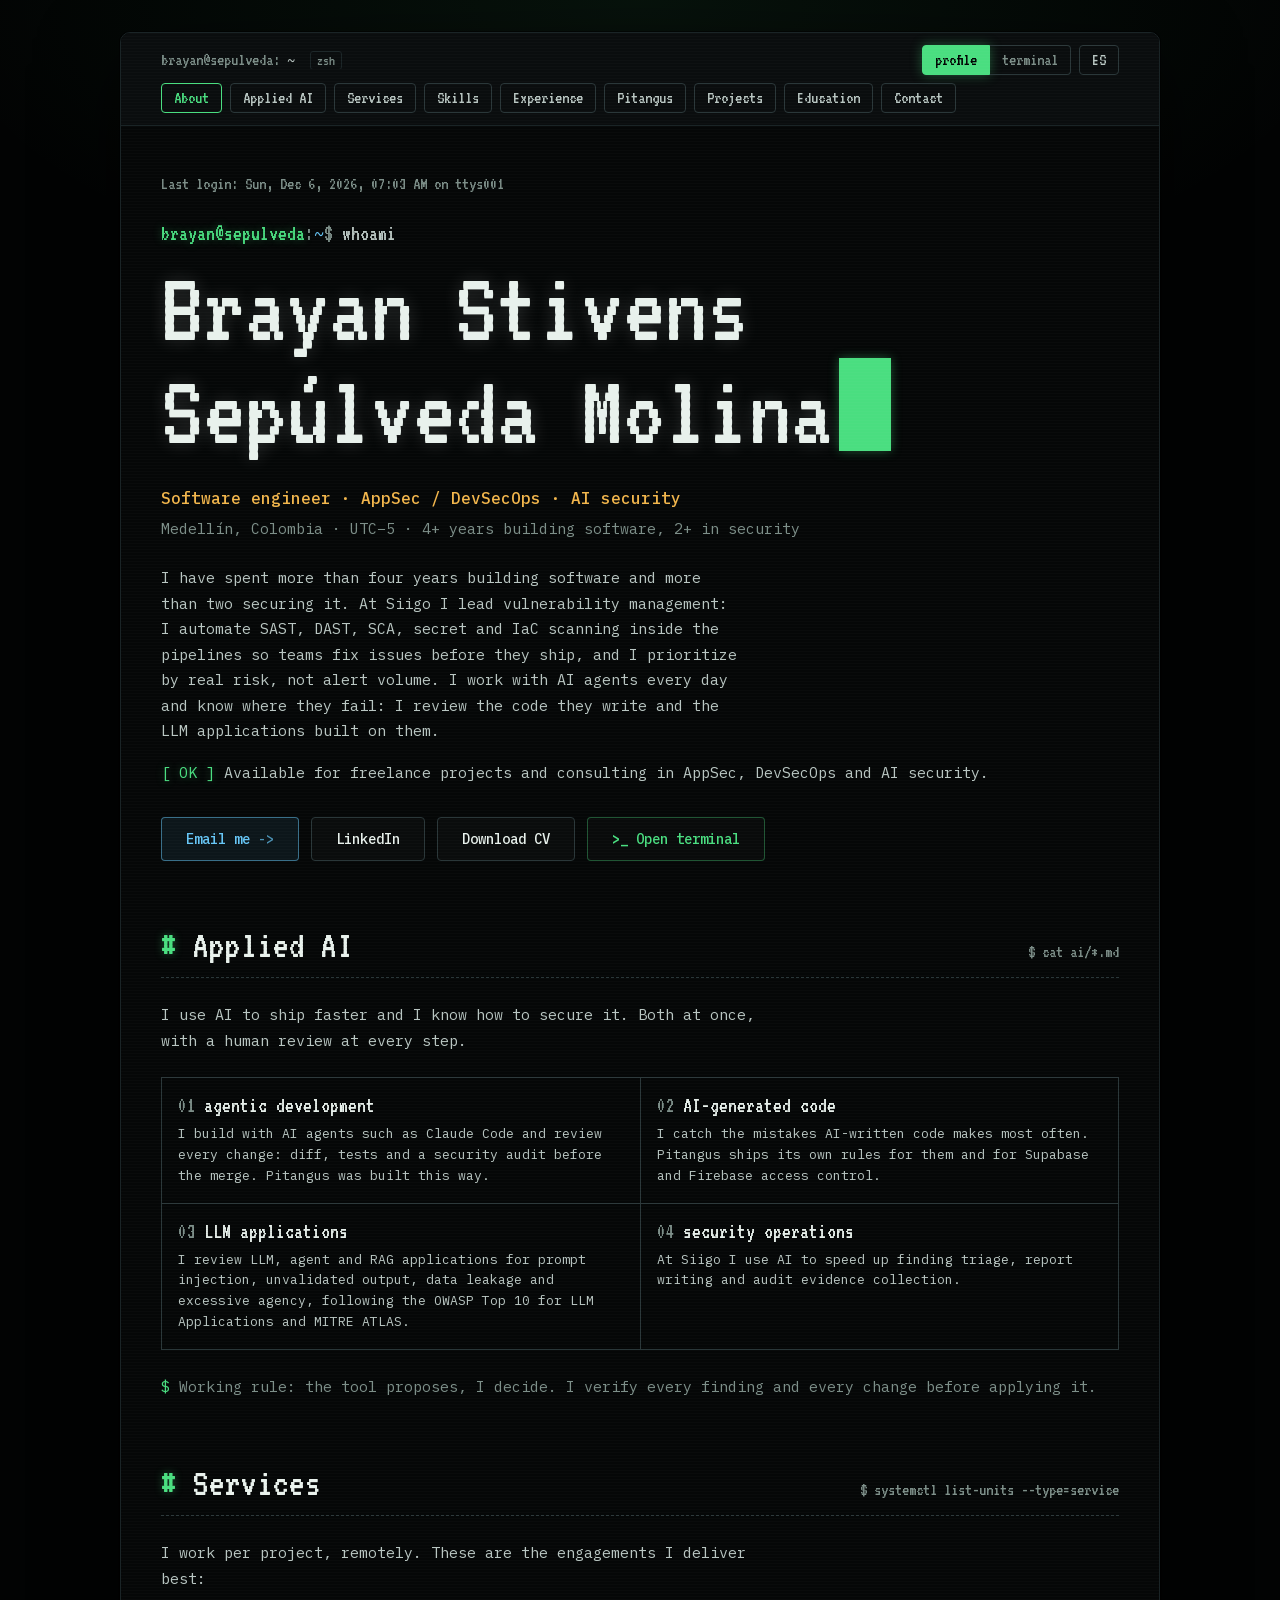
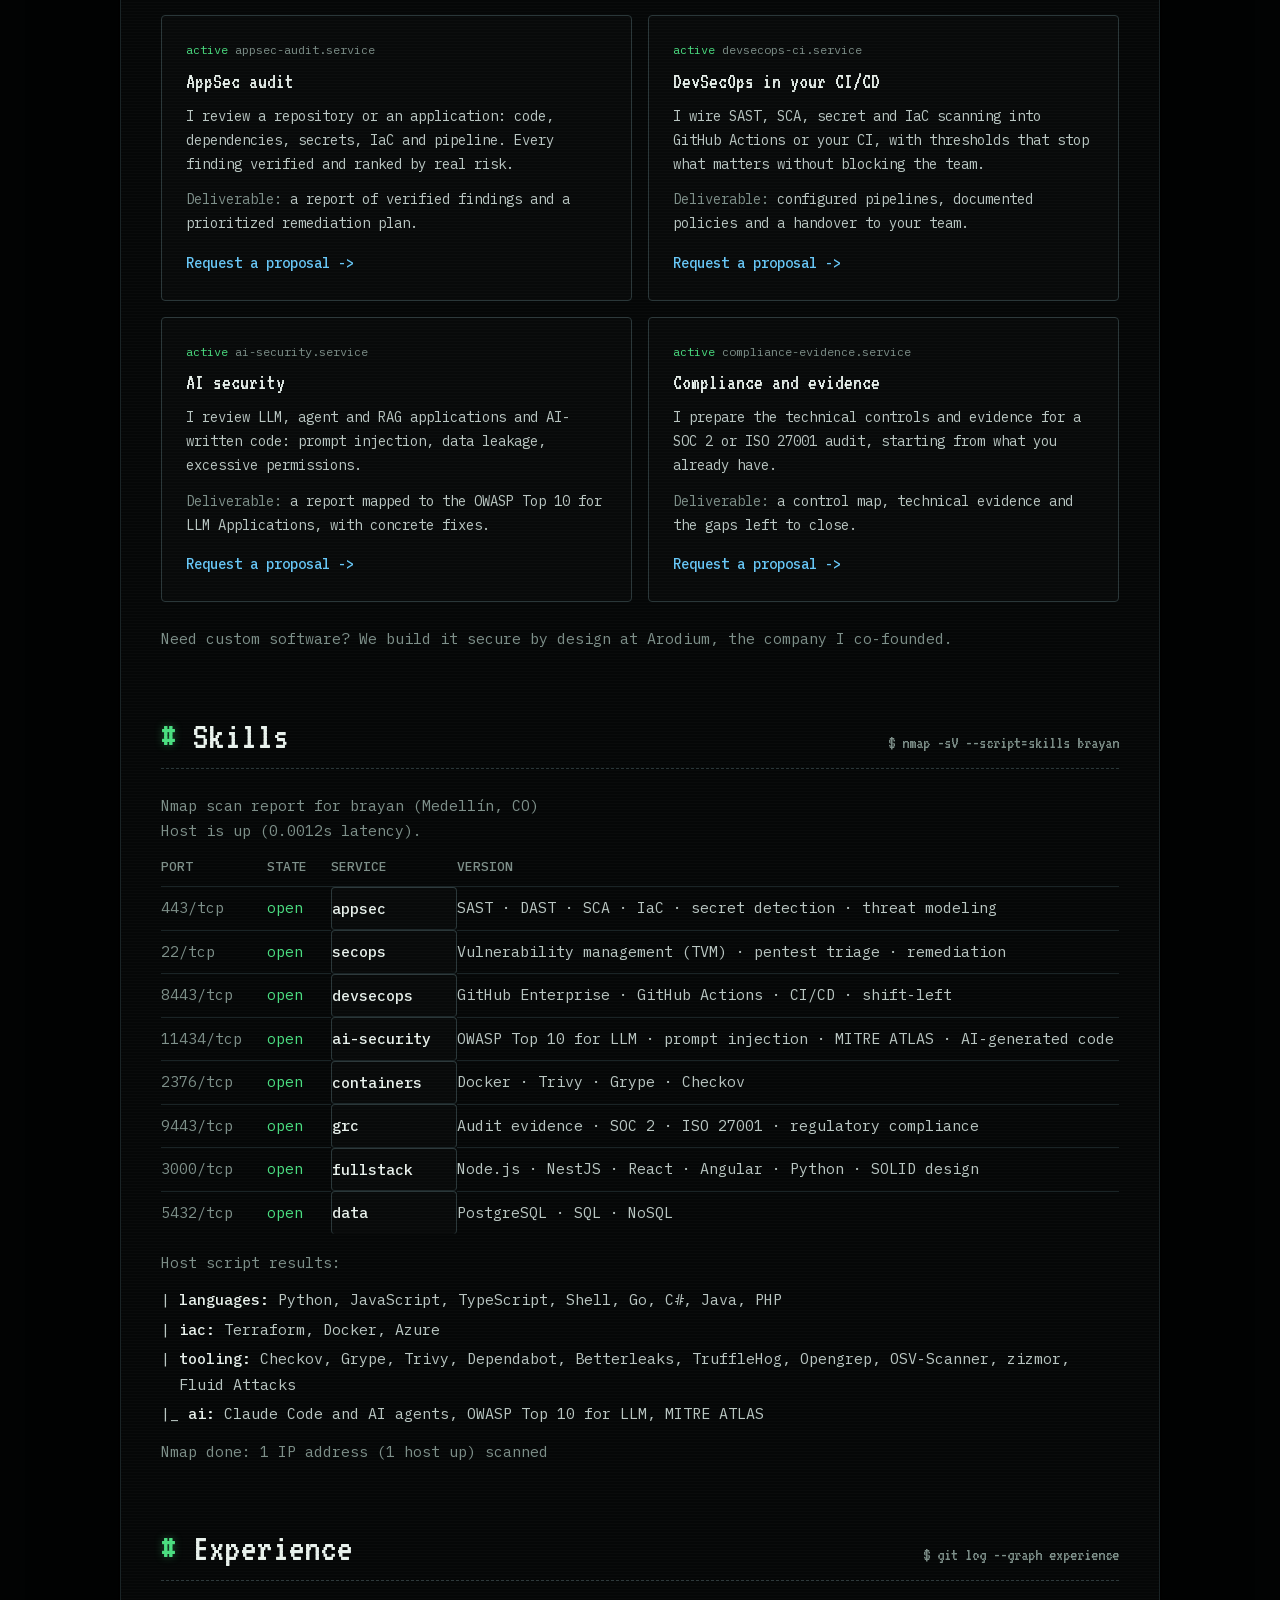
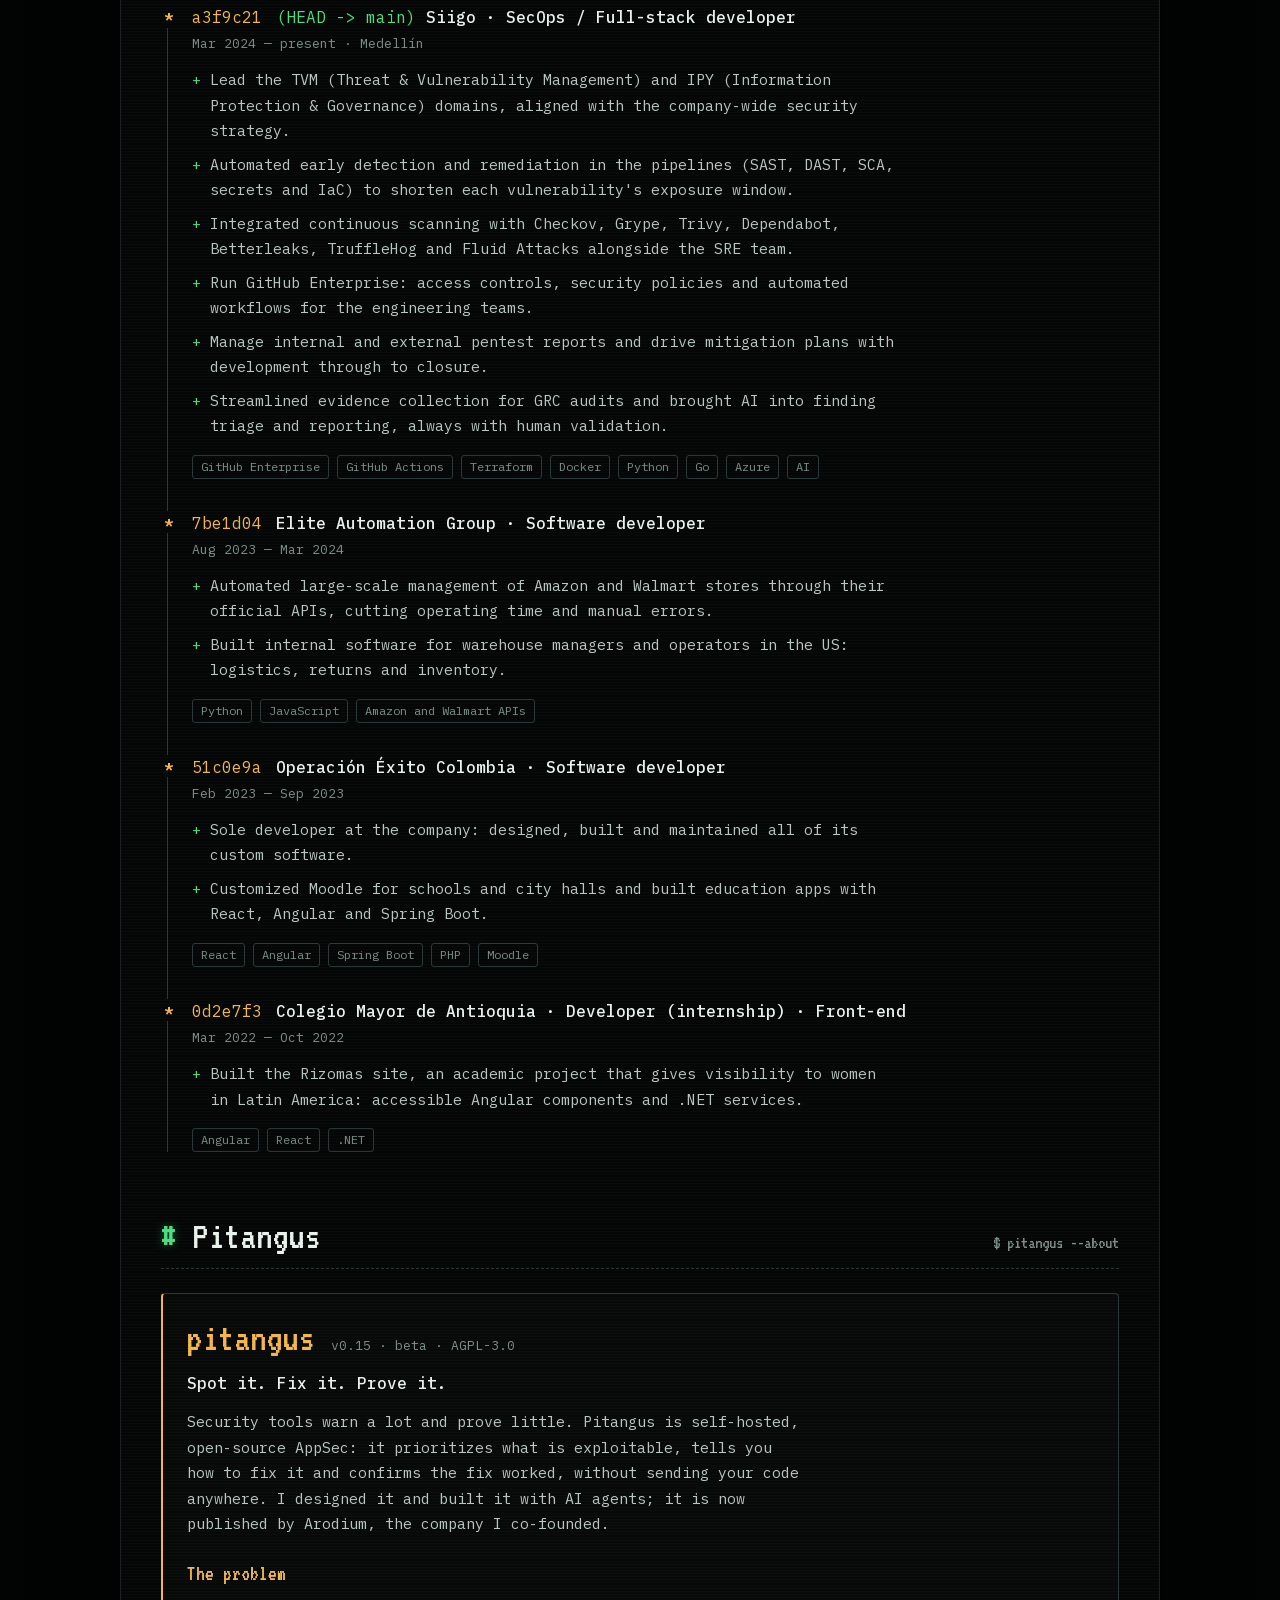
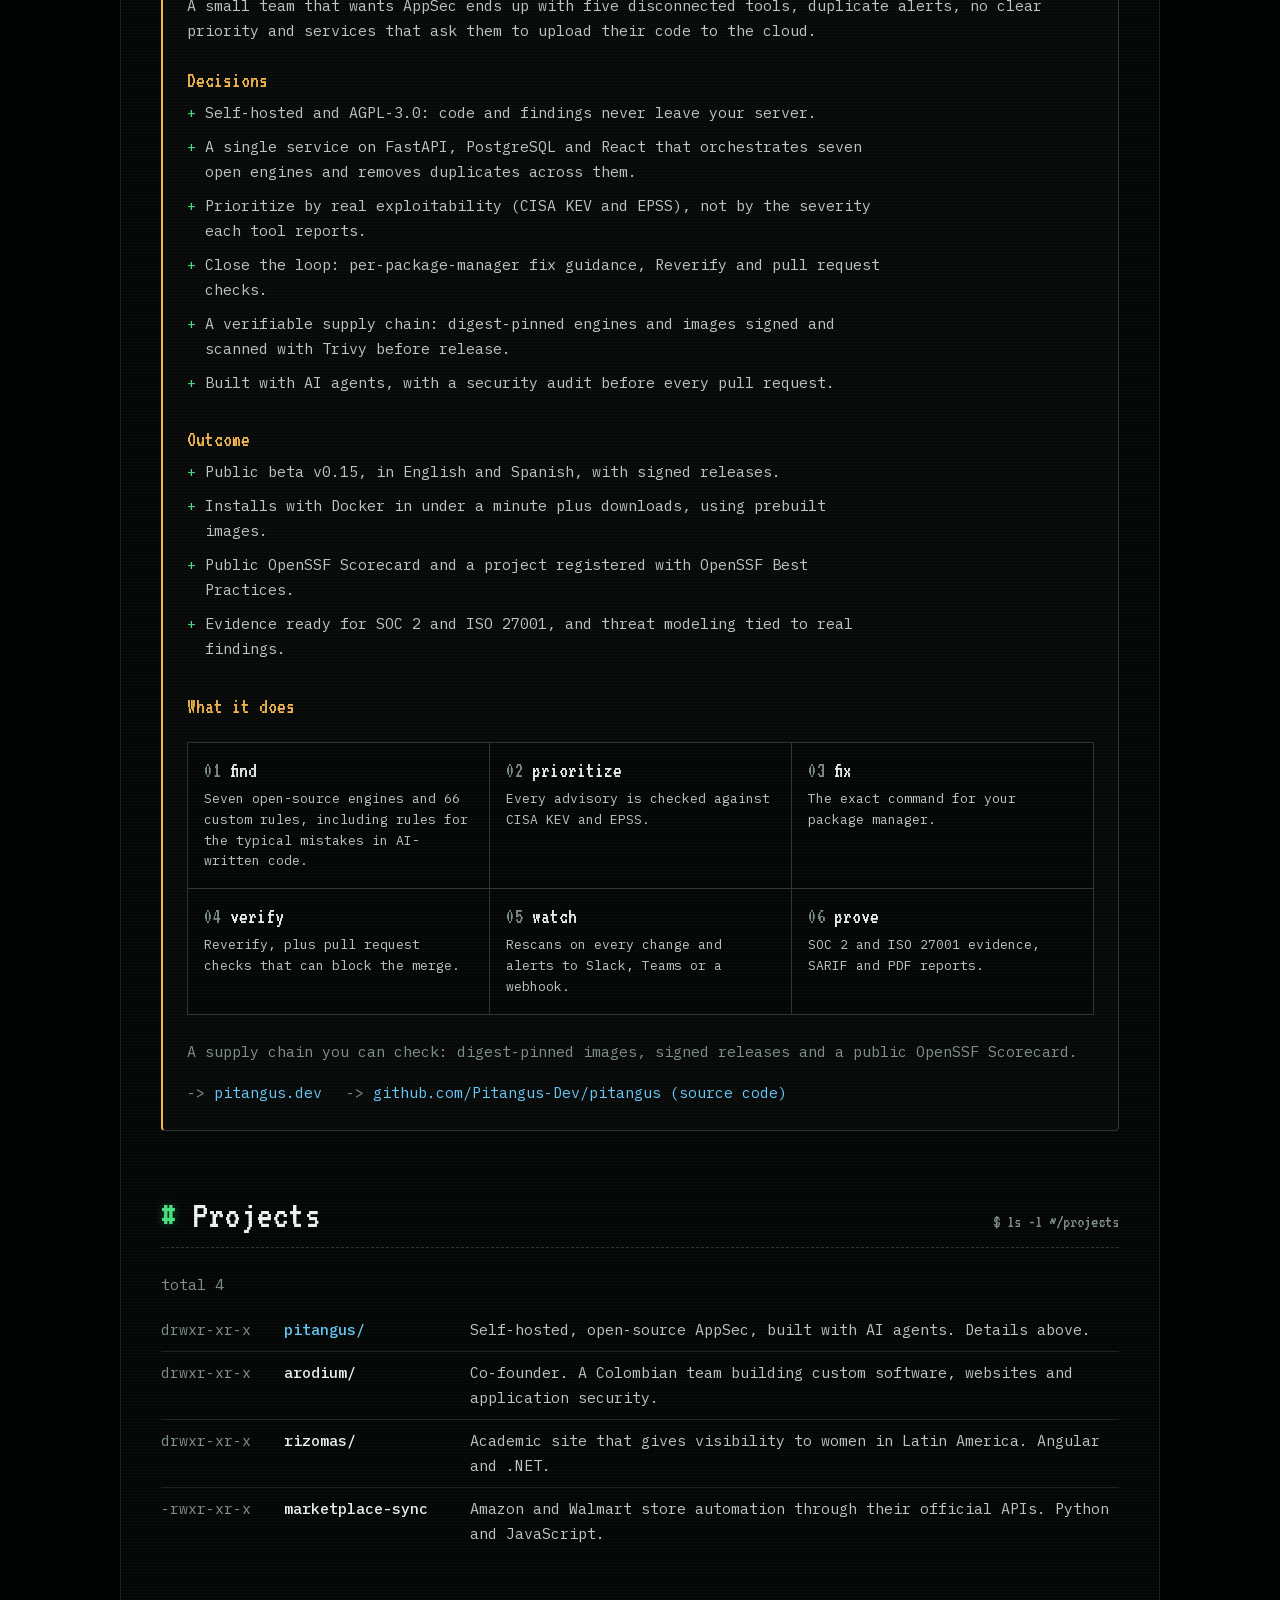
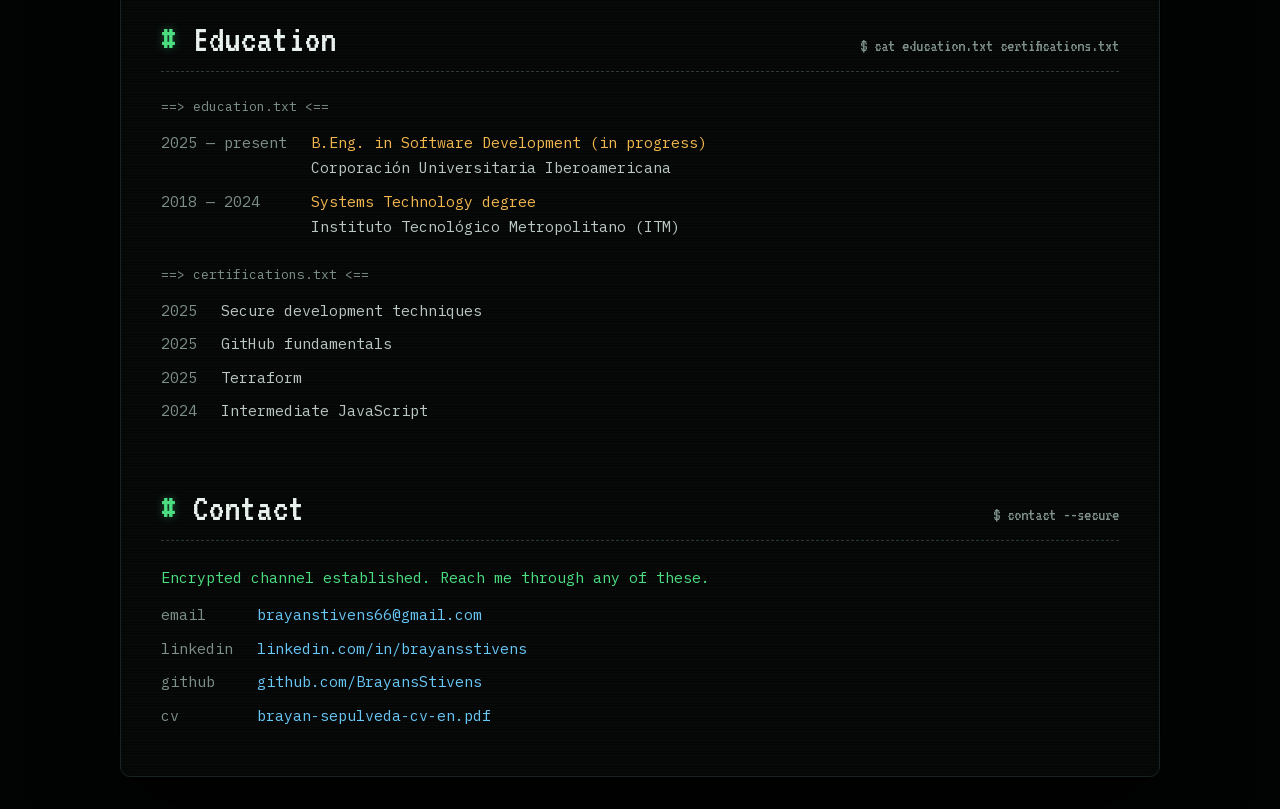
==== commit 72f57b18: "Servicios freelance, caso de estudio de Pitangus y CV en PDF - Sección Servicios (es/en): auditoría " ====
--- a/en/index.html
+++ b/en/index.html
@@ -58,13 +58,13 @@
         <a id="langBtn" class="btn" href="/" hreflang="es" lang="es">ES <span class="sr-only">Cambiar a español</span></a>
       </div>
     </div>
-    <nav id="chips" class="chips" aria-label="Sections"><a class="chip" href="#s-whoami" data-k="whoami">About</a><a class="chip" href="#s-ia" data-k="ia">Applied AI</a><a class="chip" href="#s-skills" data-k="skills">Skills</a><a class="chip" href="#s-experiencia" data-k="experiencia">Experience</a><a class="chip" href="#s-pitangus" data-k="pitangus">Pitangus</a><a class="chip" href="#s-proyectos" data-k="proyectos">Projects</a><a class="chip" href="#s-educacion" data-k="educacion">Education</a><a class="chip" href="#s-contacto" data-k="contacto">Contact</a></nav>
+    <nav id="chips" class="chips" aria-label="Sections"><a class="chip" href="#s-whoami" data-k="whoami">About</a><a class="chip" href="#s-ia" data-k="ia">Applied AI</a><a class="chip" href="#s-servicios" data-k="servicios">Services</a><a class="chip" href="#s-skills" data-k="skills">Skills</a><a class="chip" href="#s-experiencia" data-k="experiencia">Experience</a><a class="chip" href="#s-pitangus" data-k="pitangus">Pitangus</a><a class="chip" href="#s-proyectos" data-k="proyectos">Projects</a><a class="chip" href="#s-educacion" data-k="educacion">Education</a><a class="chip" href="#s-contacto" data-k="contacto">Contact</a></nav>
   </header>
 
   <main class="screen" id="profile">
     <div id="sections">
 <section class="block hero" id="s-whoami" aria-label="About">
-        <p class="login" id="login">Last login: Sun, Oct 18, 2026, 12:06 PM on ttys001</p>
+        <p class="login" id="login">Last login: Sun, Oct 18, 2026, 05:22 PM on ttys001</p>
         <div class="cmd"><span class="ps1"><span class="u">brayan@sepulveda</span><span class="p">:</span><span class="d"><span class="tl">~</span></span><span class="p">$</span></span> whoami</div>
         <h1 class="name">Brayan Stivens<br>Sepúlveda Molina<span class="cursor" aria-hidden="true"></span></h1>
       <p class="role">Software engineer · AppSec / DevSecOps · AI security</p>
@@ -73,7 +73,7 @@
       <p class="status"><span class="ok">[ OK ]</span> Available for freelance projects and consulting in AppSec, DevSecOps and AI security.</p><div class="cta">
         <a class="btn-cta primary" href="mailto:brayanstivens66@gmail.com">Email me</a>
         <a class="btn-cta" href="https://www.linkedin.com/in/brayansstivens" target="_blank" rel="noopener noreferrer">LinkedIn</a>
-        <a class="btn-cta" href="#s-pitangus">See Pitangus</a>
+        <a class="btn-cta" href="/cv/brayan-sepulveda-cv-en.pdf" download>Download CV</a>
         <button type="button" class="btn-cta ghost" data-open-term>Open terminal</button>
       </div>
       </section>
@@ -85,6 +85,43 @@
         <div class="output"><p class="lead">I use AI to ship faster and I know how to secure it. Both at once, with a human review at every step.</p>
       <ol class="pipeline ai"><li><span class="step"><span class="n">01</span>agentic development</span><p>I build with AI agents such as Claude Code and review every change: diff, tests and a security audit before the merge. Pitangus was built this way.</p></li><li><span class="step"><span class="n">02</span>AI-generated code</span><p>I catch the mistakes AI-written code makes most often. Pitangus ships its own rules for them and for Supabase and Firebase access control.</p></li><li><span class="step"><span class="n">03</span>LLM applications</span><p>I review LLM, agent and RAG applications for prompt injection, unvalidated output, data leakage and excessive agency, following the OWASP Top 10 for LLM Applications and MITRE ATLAS.</p></li><li><span class="step"><span class="n">04</span>security operations</span><p>At Siigo I use AI to speed up finding triage, report writing and audit evidence collection.</p></li></ol>
       <p class="rule"><span class="ok">$</span> Working rule: the tool proposes, I decide. I verify every finding and every change before applying it.</p></div>
+      </section>
+<section class="block" id="s-servicios" aria-labelledby="h-servicios">
+        <header class="sec-head">
+          <h2 class="sec-title" id="h-servicios">Services</h2>
+          <span class="sec-cmd" aria-hidden="true">$ systemctl list-units --type=service</span>
+        </header>
+        <div class="output"><p class="lead">I work per project, remotely. These are the engagements I deliver best:</p>
+      <ul class="services">
+        <li class="svc">
+          <div class="svc-unit"><span class="ok">active</span> appsec-audit.service</div>
+          <h3 class="svc-name">AppSec audit</h3>
+          <p>I review a repository or an application: code, dependencies, secrets, IaC and pipeline. Every finding verified and ranked by real risk.</p>
+          <p class="svc-deliv"><span class="muted">Deliverable:</span> a report of verified findings and a prioritized remediation plan.</p>
+          <a class="svc-cta" href="mailto:brayanstivens66@gmail.com?subject=AppSec%20audit">Request a proposal</a>
+        </li>
+        <li class="svc">
+          <div class="svc-unit"><span class="ok">active</span> devsecops-ci.service</div>
+          <h3 class="svc-name">DevSecOps in your CI/CD</h3>
+          <p>I wire SAST, SCA, secret and IaC scanning into GitHub Actions or your CI, with thresholds that stop what matters without blocking the team.</p>
+          <p class="svc-deliv"><span class="muted">Deliverable:</span> configured pipelines, documented policies and a handover to your team.</p>
+          <a class="svc-cta" href="mailto:brayanstivens66@gmail.com?subject=DevSecOps%20in%20CI%2FCD">Request a proposal</a>
+        </li>
+        <li class="svc">
+          <div class="svc-unit"><span class="ok">active</span> ai-security.service</div>
+          <h3 class="svc-name">AI security</h3>
+          <p>I review LLM, agent and RAG applications and AI-written code: prompt injection, data leakage, excessive permissions.</p>
+          <p class="svc-deliv"><span class="muted">Deliverable:</span> a report mapped to the OWASP Top 10 for LLM Applications, with concrete fixes.</p>
+          <a class="svc-cta" href="mailto:brayanstivens66@gmail.com?subject=AI%20security">Request a proposal</a>
+        </li>
+        <li class="svc">
+          <div class="svc-unit"><span class="ok">active</span> compliance-evidence.service</div>
+          <h3 class="svc-name">Compliance and evidence</h3>
+          <p>I prepare the technical controls and evidence for a SOC 2 or ISO 27001 audit, starting from what you already have.</p>
+          <p class="svc-deliv"><span class="muted">Deliverable:</span> a control map, technical evidence and the gaps left to close.</p>
+          <a class="svc-cta" href="mailto:brayanstivens66@gmail.com?subject=SOC%202%20%2F%20ISO%2027001%20compliance">Request a proposal</a>
+        </li></ul>
+      <p class="muted">Need custom software? We build it secure by design at Arodium, the company I co-founded.</p></div>
       </section>
 <section class="block" id="s-skills" aria-labelledby="h-skills">
         <header class="sec-head">
@@ -129,6 +166,13 @@
         <div class="card-head"><span class="pname">pitangus</span><span class="muted">v0.15 · beta · AGPL-3.0</span></div>
         <p class="tagline">Spot it. Fix it. Prove it.</p>
         <p class="lead">Security tools warn a lot and prove little. Pitangus is self-hosted, open-source AppSec: it prioritizes what is exploitable, tells you how to fix it and confirms the fix worked, without sending your code anywhere. I designed it and built it with AI agents; it is now published by Arodium, the company I co-founded.</p>
+        <div class="case">
+          <div><h3 class="case-h">The problem</h3><p>A small team that wants AppSec ends up with five disconnected tools, duplicate alerts, no clear priority and services that ask them to upload their code to the cloud.</p></div>
+          <div><h3 class="case-h">Decisions</h3><ul class="bullets"><li>Self-hosted and AGPL-3.0: code and findings never leave your server.</li><li>A single service on FastAPI, PostgreSQL and React that orchestrates seven open engines and removes duplicates across them.</li><li>Prioritize by real exploitability (CISA KEV and EPSS), not by the severity each tool reports.</li><li>Close the loop: per-package-manager fix guidance, Reverify and pull request checks.</li><li>A verifiable supply chain: digest-pinned engines and images signed and scanned with Trivy before release.</li><li>Built with AI agents, with a security audit before every pull request.</li></ul></div>
+          <div><h3 class="case-h">Outcome</h3><ul class="bullets"><li>Public beta v0.15, in English and Spanish, with signed releases.</li><li>Installs with Docker in under a minute plus downloads, using prebuilt images.</li><li>Public OpenSSF Scorecard and a project registered with OpenSSF Best Practices.</li><li>Evidence ready for SOC 2 and ISO 27001, and threat modeling tied to real findings.</li></ul></div>
+        </div>
+        
+        <h3 class="case-h">What it does</h3>
         <ol class="pipeline"><li><span class="step"><span class="n">01</span>find</span><p>Seven open-source engines and 66 custom rules, including rules for the typical mistakes in AI-written code.</p></li><li><span class="step"><span class="n">02</span>prioritize</span><p>Every advisory is checked against CISA KEV and EPSS.</p></li><li><span class="step"><span class="n">03</span>fix</span><p>The exact command for your package manager.</p></li><li><span class="step"><span class="n">04</span>verify</span><p>Reverify, plus pull request checks that can block the merge.</p></li><li><span class="step"><span class="n">05</span>watch</span><p>Rescans on every change and alerts to Slack, Teams or a webhook.</p></li><li><span class="step"><span class="n">06</span>prove</span><p>SOC 2 and ISO 27001 evidence, SARIF and PDF reports.</p></li></ol>
         <p class="muted">A supply chain you can check: digest-pinned images, signed releases and a public OpenSSF Scorecard.</p>
         <p class="links"><a href="https://pitangus.dev" target="_blank" rel="noopener noreferrer">pitangus.dev</a><a href="https://github.com/Pitangus-Dev/pitangus" target="_blank" rel="noopener noreferrer">github.com/Pitangus-Dev/pitangus (source code)</a></p>
@@ -162,6 +206,7 @@
         <dt>email</dt><dd><a href="mailto:brayanstivens66@gmail.com">brayanstivens66@gmail.com</a></dd>
         <dt>linkedin</dt><dd><a href="https://www.linkedin.com/in/brayansstivens" target="_blank" rel="noopener noreferrer">linkedin.com/in/brayansstivens</a></dd>
         <dt>github</dt><dd><a href="https://github.com/BrayansStivens" target="_blank" rel="noopener noreferrer">github.com/BrayansStivens</a></dd>
+        <dt>cv</dt><dd><a href="/cv/brayan-sepulveda-cv-en.pdf" download>brayan-sepulveda-cv-en.pdf</a></dd>
       </dl></div>
       </section>
     </div>
--- a/styles.css
+++ b/styles.css
@@ -363,6 +363,40 @@
 .pipeline.ai { grid-template-columns: repeat(2, minmax(0, 1fr)); }
 .rule { margin: 0; color: var(--muted); }
 .output > .lead { margin-bottom: 0; }
+/* Caso de estudio de Pitangus */
+.case { display: grid; gap: var(--s-5); margin: var(--s-5) 0; }
+.case-h { margin: 0 0 var(--s-2); font-family: var(--vt); font-size: var(--vt-md); font-weight: 400; line-height: 1.1; color: var(--amber); }
+.case p, .case .bullets { margin-bottom: 0; }
+.shots { display: grid; grid-template-columns: repeat(2, minmax(0, 1fr)); gap: var(--s-4); margin: var(--s-5) 0 var(--s-2); }
+.shot { margin: 0; }
+.shot:first-child { grid-column: 1 / -1; }
+.shot img { display: block; width: 100%; height: auto; border: 1px solid var(--line-strong); border-radius: var(--radius); background: var(--bar); }
+.shot figcaption { margin-top: var(--s-2); font-size: var(--fs-sm); color: var(--muted); }
+.shots-note { margin-bottom: var(--s-5); font-size: var(--fs-sm); }
+
+/* Servicios */
+.services {
+  list-style: none;
+  margin: var(--s-5) 0;
+  padding: 0;
+  display: grid;
+  grid-template-columns: repeat(2, minmax(0, 1fr));
+  gap: var(--s-4);
+}
+.svc {
+  display: flex;
+  flex-direction: column;
+  padding: var(--s-5);
+  border: 1px solid var(--line-strong);
+  border-radius: var(--radius);
+  background: rgba(255, 255, 255, 0.012);
+}
+.svc-unit { margin-bottom: var(--s-2); font-size: var(--fs-xs); color: var(--muted); }
+.svc-name { margin: 0 0 var(--s-3); font-family: var(--vt); font-size: var(--vt-md); font-weight: 400; line-height: 1.1; color: var(--strong); }
+.svc p { font-size: 14px; }
+.svc-deliv { margin-bottom: var(--s-4); }
+.svc-cta { margin-top: auto; align-self: flex-start; font-size: 14px; font-weight: 500; }
+.svc-cta::after { content: " ->"; }
 .links { display: flex; flex-wrap: wrap; gap: var(--s-2) var(--s-5); margin: var(--s-4) 0 0; }
 .links a::before { content: "-> "; color: var(--muted); }
 
@@ -478,6 +512,8 @@
   .screen { padding: var(--s-6) var(--gutter) var(--s-7); }
   .block { margin-bottom: var(--s-7); }
   .pipeline { grid-template-columns: repeat(2, minmax(0, 1fr)); }
+  .services { grid-template-columns: 1fr; }
+  .shots { grid-template-columns: 1fr; }
   .ls li { grid-template-columns: 1fr; gap: var(--s-1); }
   .ls .perm { display: none; }
   .term.is-term { height: 100vh; height: 100dvh; }
@@ -491,6 +527,7 @@
   .bar-shell { display: none; }
   .card { padding: var(--s-4); }
   .pipeline, .pipeline.ai { grid-template-columns: 1fr; }
+  .svc { padding: var(--s-4); }
   .cta { display: grid; grid-template-columns: 1fr 1fr; }
   .btn-cta { padding: 0 var(--s-2); font-size: 13px; }
   .nmap thead { display: none; }
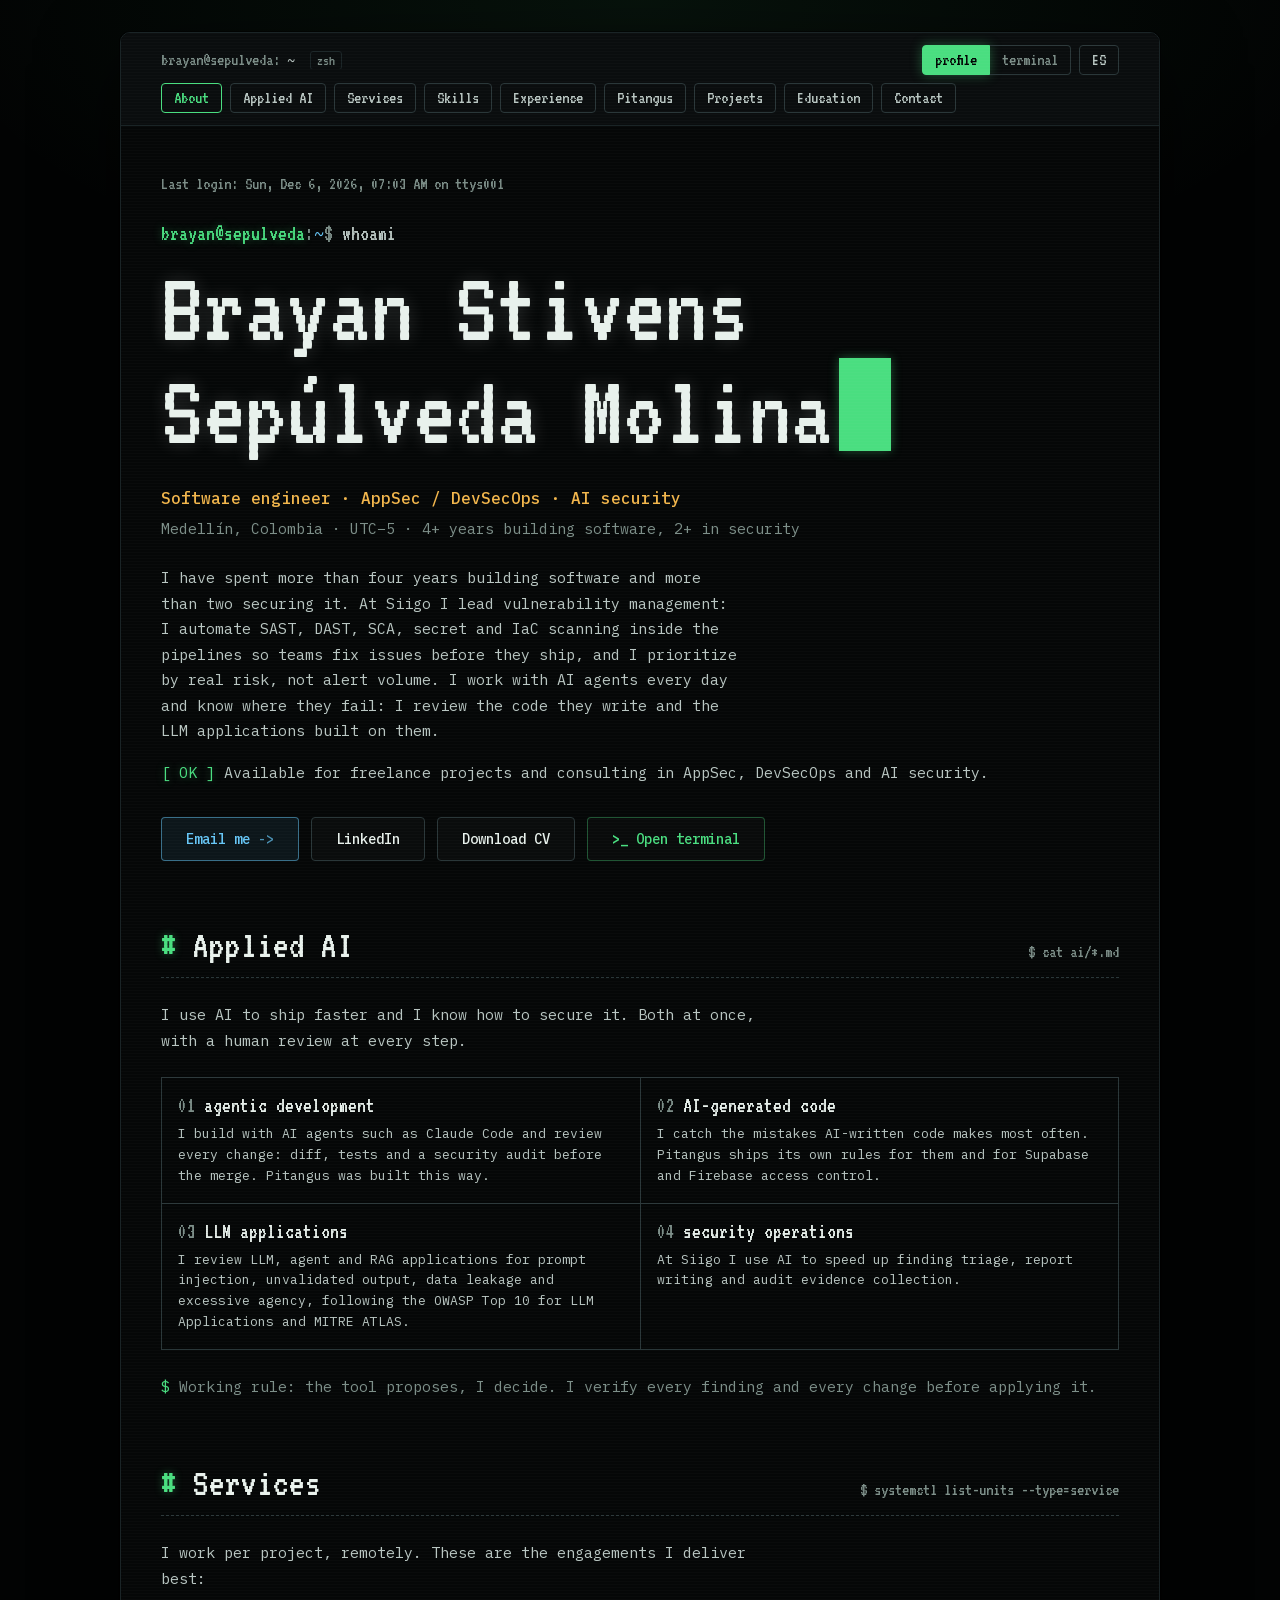
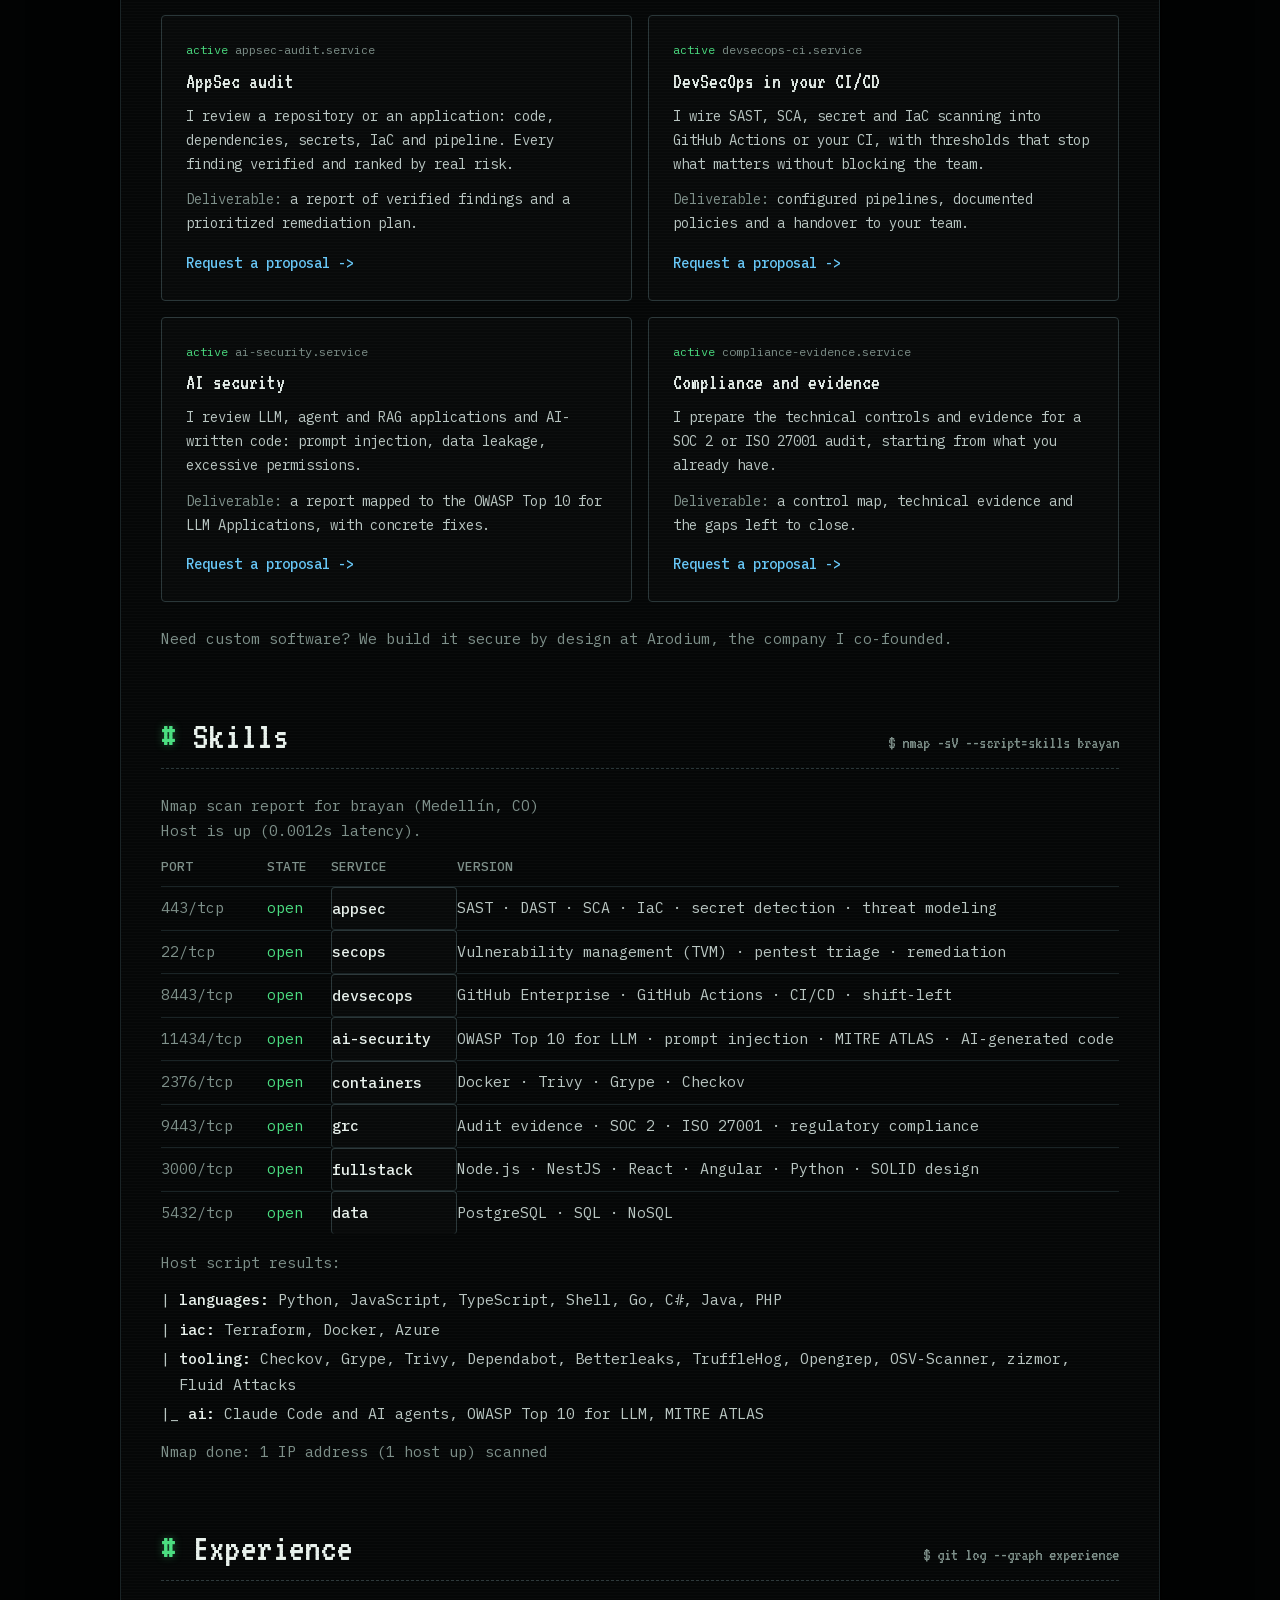
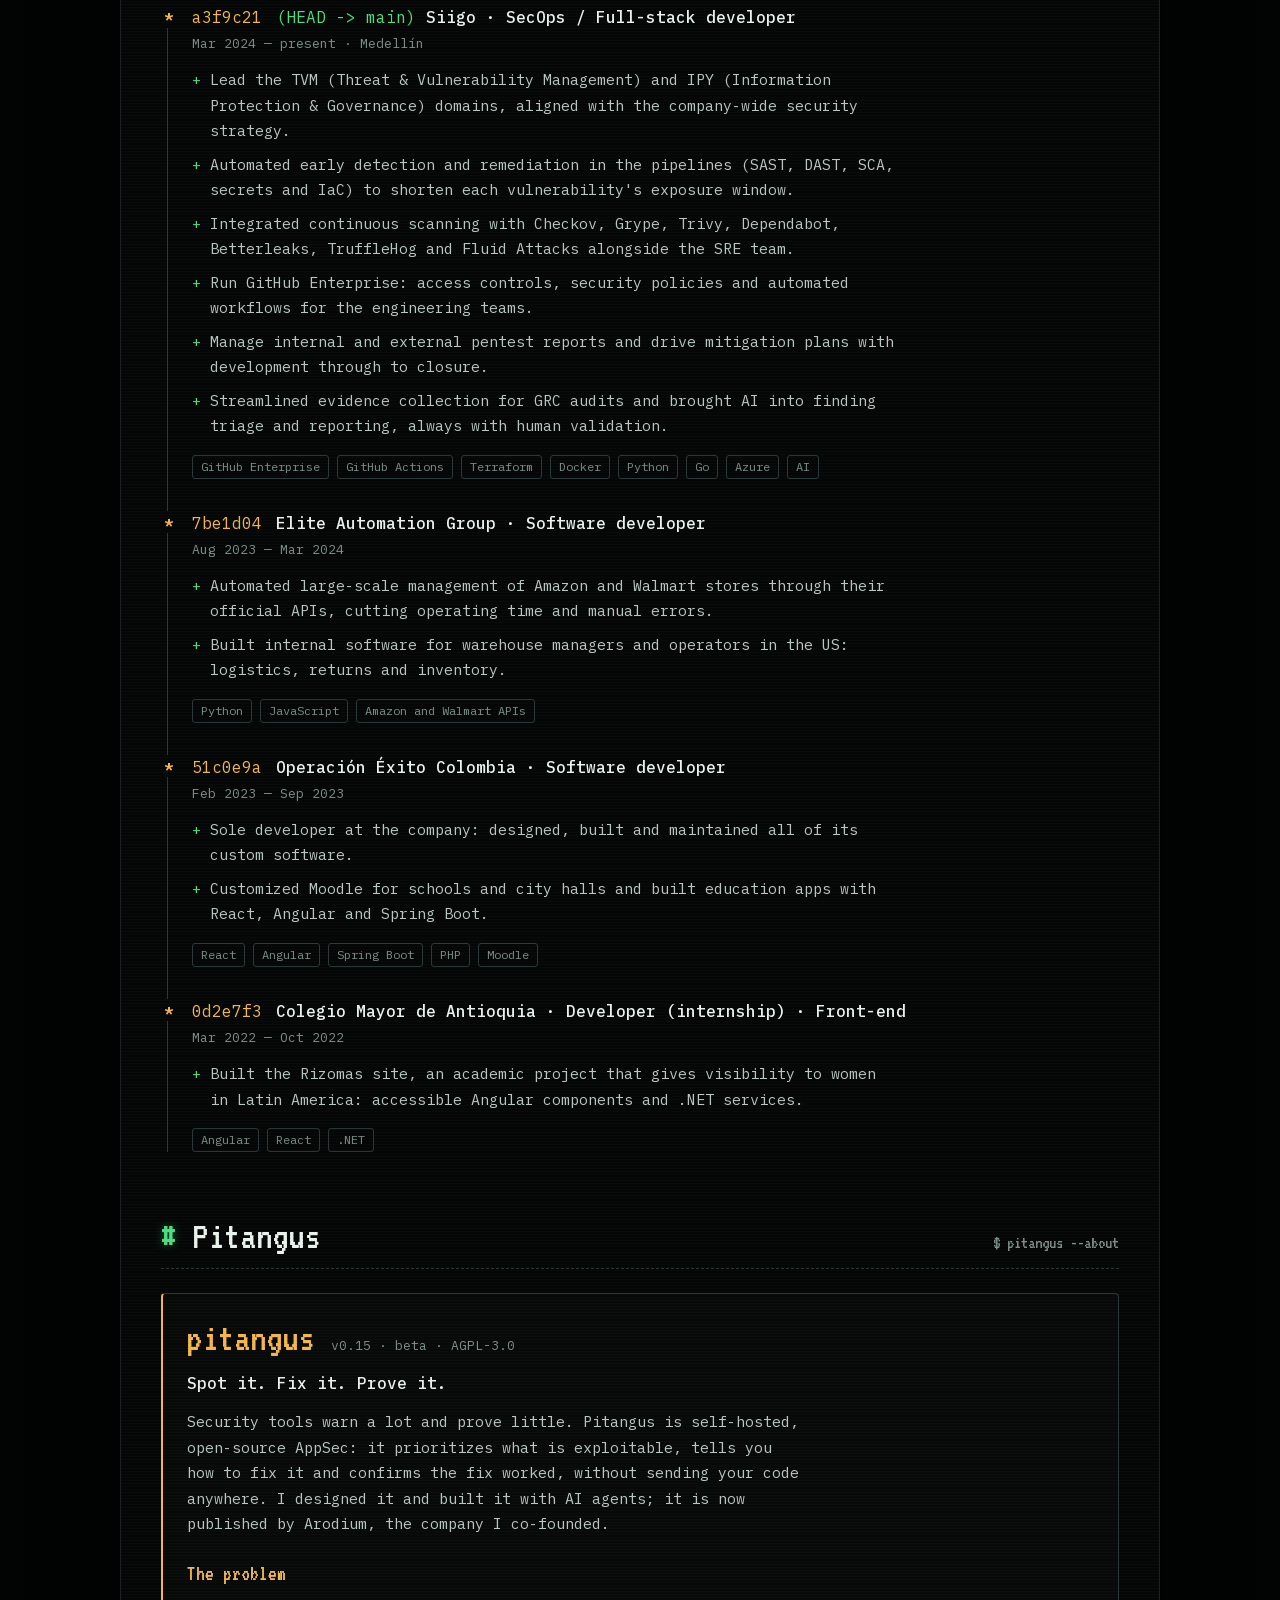
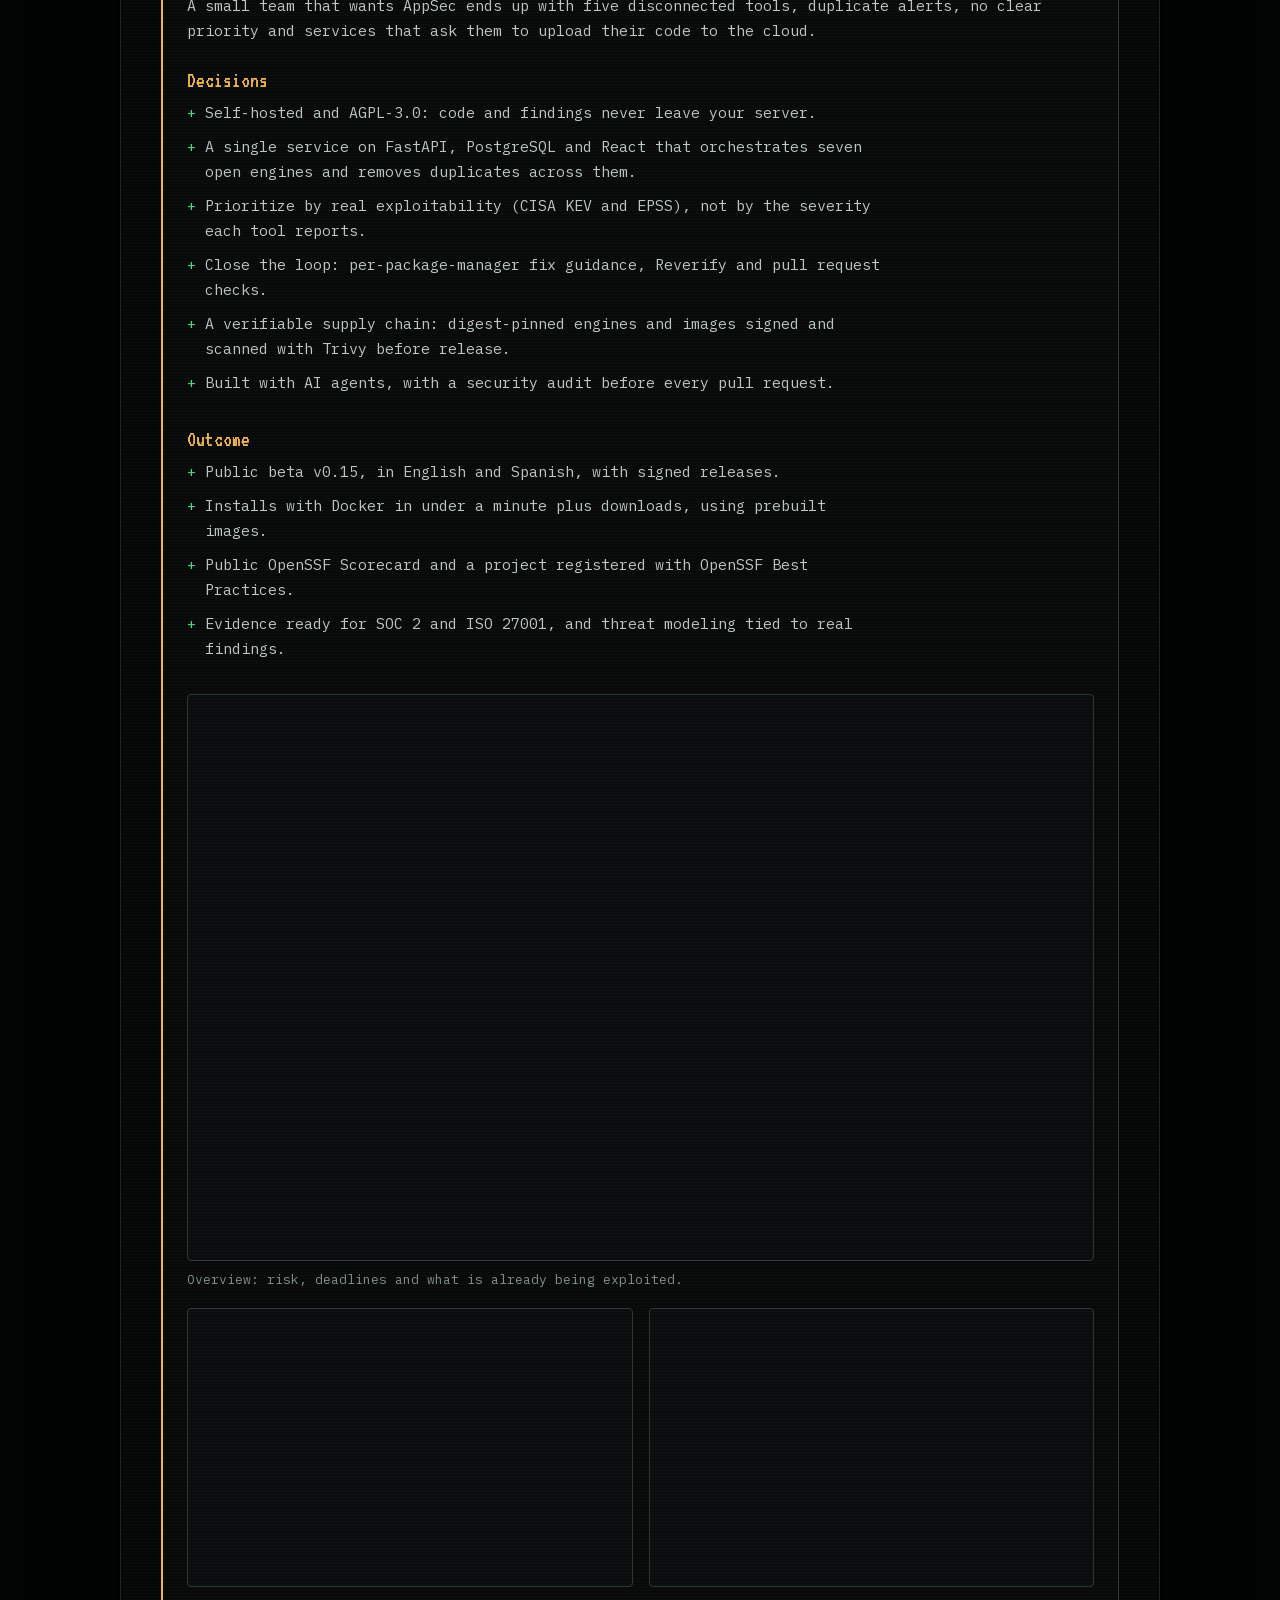
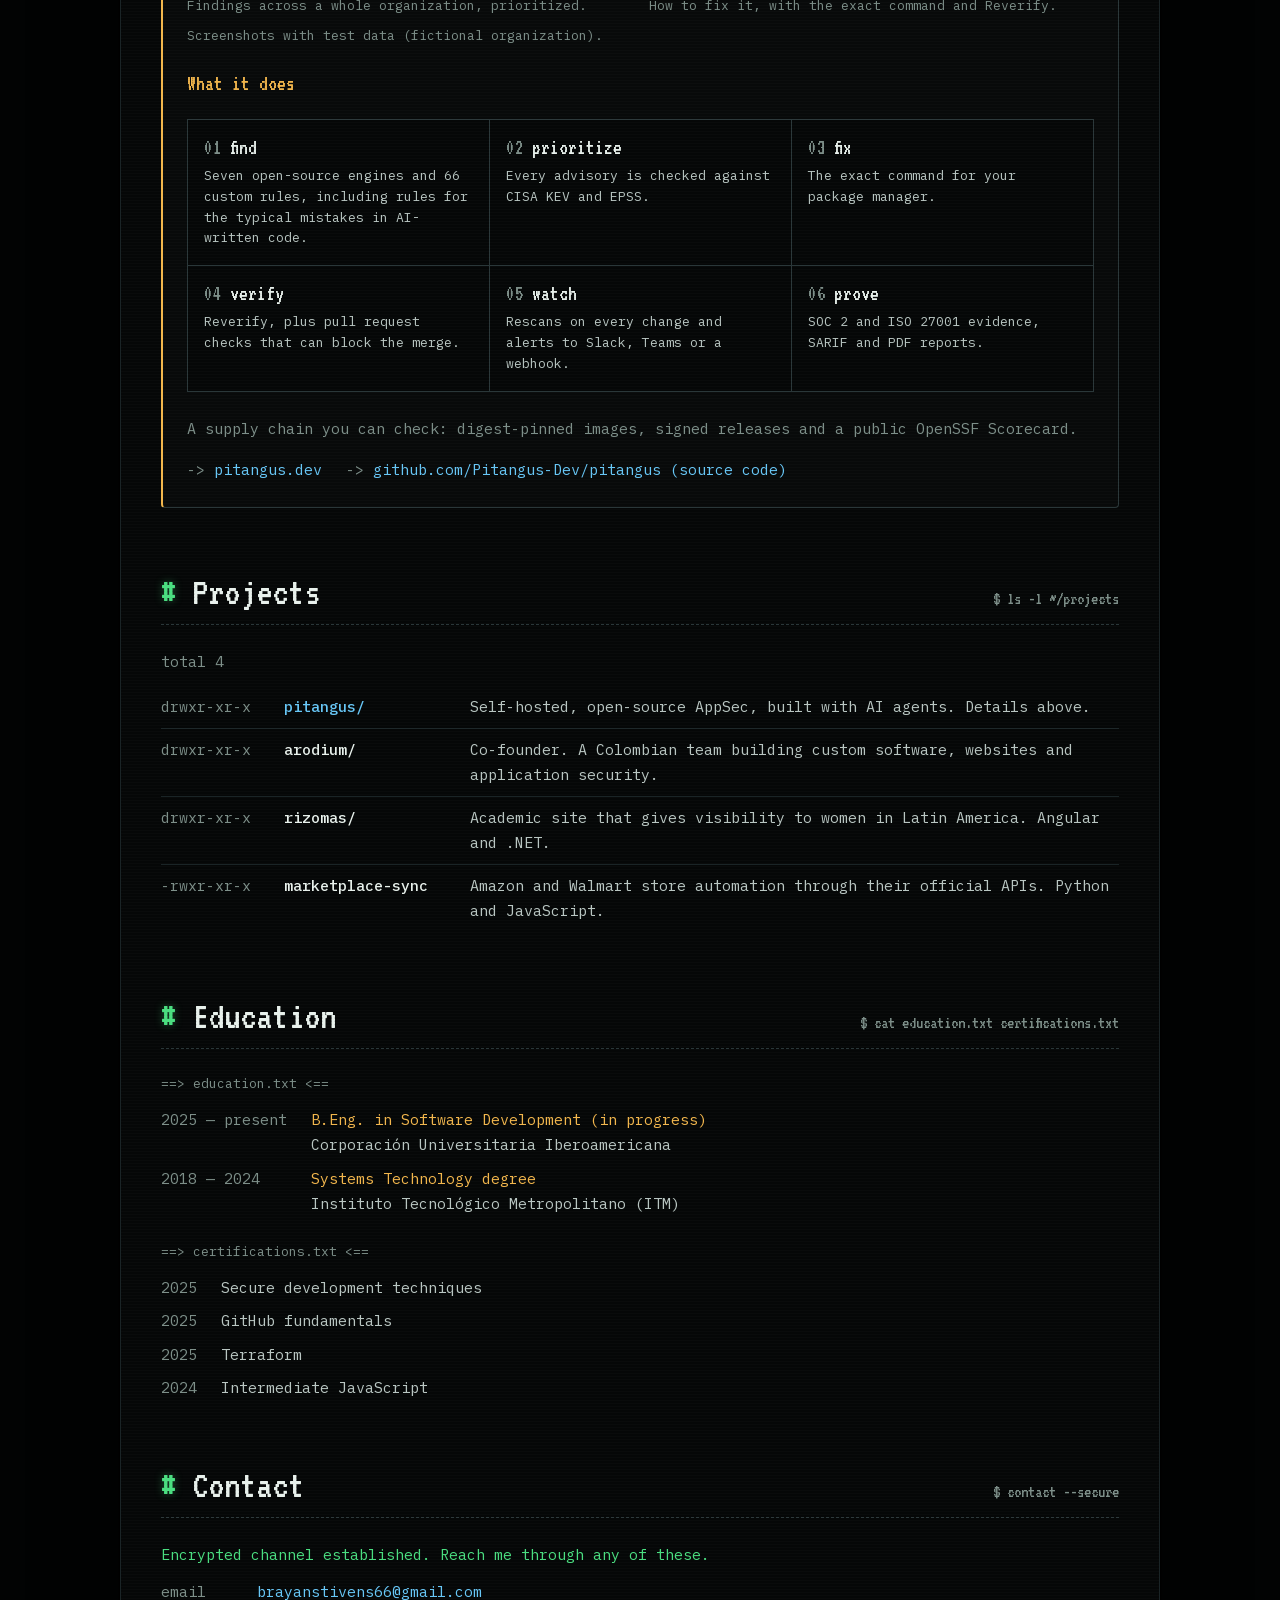
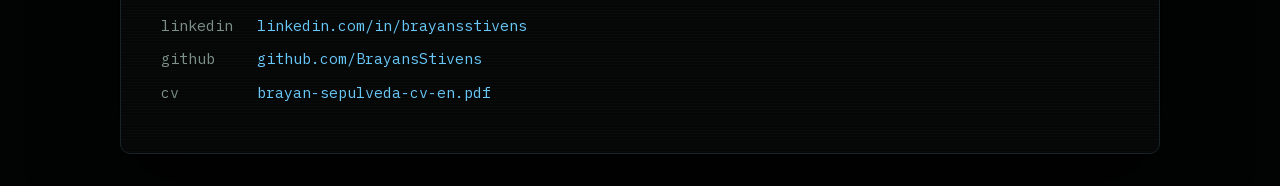
==== commit 78600065: "Capturas de Pitangus en el caso de estudio Tres capturas por idioma (resumen, hallazgos priorizados " ====
--- a/en/index.html
+++ b/en/index.html
@@ -64,7 +64,7 @@
   <main class="screen" id="profile">
     <div id="sections">
 <section class="block hero" id="s-whoami" aria-label="About">
-        <p class="login" id="login">Last login: Sun, Oct 18, 2026, 05:22 PM on ttys001</p>
+        <p class="login" id="login">Last login: Sun, Oct 18, 2026, 05:37 PM on ttys001</p>
         <div class="cmd"><span class="ps1"><span class="u">brayan@sepulveda</span><span class="p">:</span><span class="d"><span class="tl">~</span></span><span class="p">$</span></span> whoami</div>
         <h1 class="name">Brayan Stivens<br>Sepúlveda Molina<span class="cursor" aria-hidden="true"></span></h1>
       <p class="role">Software engineer · AppSec / DevSecOps · AI security</p>
@@ -171,7 +171,7 @@
           <div><h3 class="case-h">Decisions</h3><ul class="bullets"><li>Self-hosted and AGPL-3.0: code and findings never leave your server.</li><li>A single service on FastAPI, PostgreSQL and React that orchestrates seven open engines and removes duplicates across them.</li><li>Prioritize by real exploitability (CISA KEV and EPSS), not by the severity each tool reports.</li><li>Close the loop: per-package-manager fix guidance, Reverify and pull request checks.</li><li>A verifiable supply chain: digest-pinned engines and images signed and scanned with Trivy before release.</li><li>Built with AI agents, with a security audit before every pull request.</li></ul></div>
           <div><h3 class="case-h">Outcome</h3><ul class="bullets"><li>Public beta v0.15, in English and Spanish, with signed releases.</li><li>Installs with Docker in under a minute plus downloads, using prebuilt images.</li><li>Public OpenSSF Scorecard and a project registered with OpenSSF Best Practices.</li><li>Evidence ready for SOC 2 and ISO 27001, and threat modeling tied to real findings.</li></ul></div>
         </div>
-        
+        <div class="shots"><figure class="shot"><a href="/img/pitangus/pitangus-overview-en.webp"><img src="/img/pitangus/pitangus-overview-en.webp" width="1800" height="1125" alt="Pitangus panel overview: risk score, open findings, deadlines, fix rate and vulnerabilities in CISA KEV" loading="lazy" decoding="async"></a><figcaption>Overview: risk, deadlines and what is already being exploited.</figcaption></figure><figure class="shot"><a href="/img/pitangus/pitangus-findings-en.webp"><img src="/img/pitangus/pitangus-findings-en.webp" width="1800" height="1125" alt="Findings for an organization in Pitangus ranked into act now, attend, critical and CISA KEV" loading="lazy" decoding="async"></a><figcaption>Findings across a whole organization, prioritized.</figcaption></figure><figure class="shot"><a href="/img/pitangus/pitangus-fix-en.webp"><img src="/img/pitangus/pitangus-fix-en.webp" width="1800" height="1125" alt="Pitangus finding detail with CISA KEV, EPSS, fix guidance, the exact command and the Reverify button" loading="lazy" decoding="async"></a><figcaption>How to fix it, with the exact command and Reverify.</figcaption></figure></div><p class="muted shots-note">Screenshots with test data (fictional organization).</p>
         <h3 class="case-h">What it does</h3>
         <ol class="pipeline"><li><span class="step"><span class="n">01</span>find</span><p>Seven open-source engines and 66 custom rules, including rules for the typical mistakes in AI-written code.</p></li><li><span class="step"><span class="n">02</span>prioritize</span><p>Every advisory is checked against CISA KEV and EPSS.</p></li><li><span class="step"><span class="n">03</span>fix</span><p>The exact command for your package manager.</p></li><li><span class="step"><span class="n">04</span>verify</span><p>Reverify, plus pull request checks that can block the merge.</p></li><li><span class="step"><span class="n">05</span>watch</span><p>Rescans on every change and alerts to Slack, Teams or a webhook.</p></li><li><span class="step"><span class="n">06</span>prove</span><p>SOC 2 and ISO 27001 evidence, SARIF and PDF reports.</p></li></ol>
         <p class="muted">A supply chain you can check: digest-pinned images, signed releases and a public OpenSSF Scorecard.</p>
